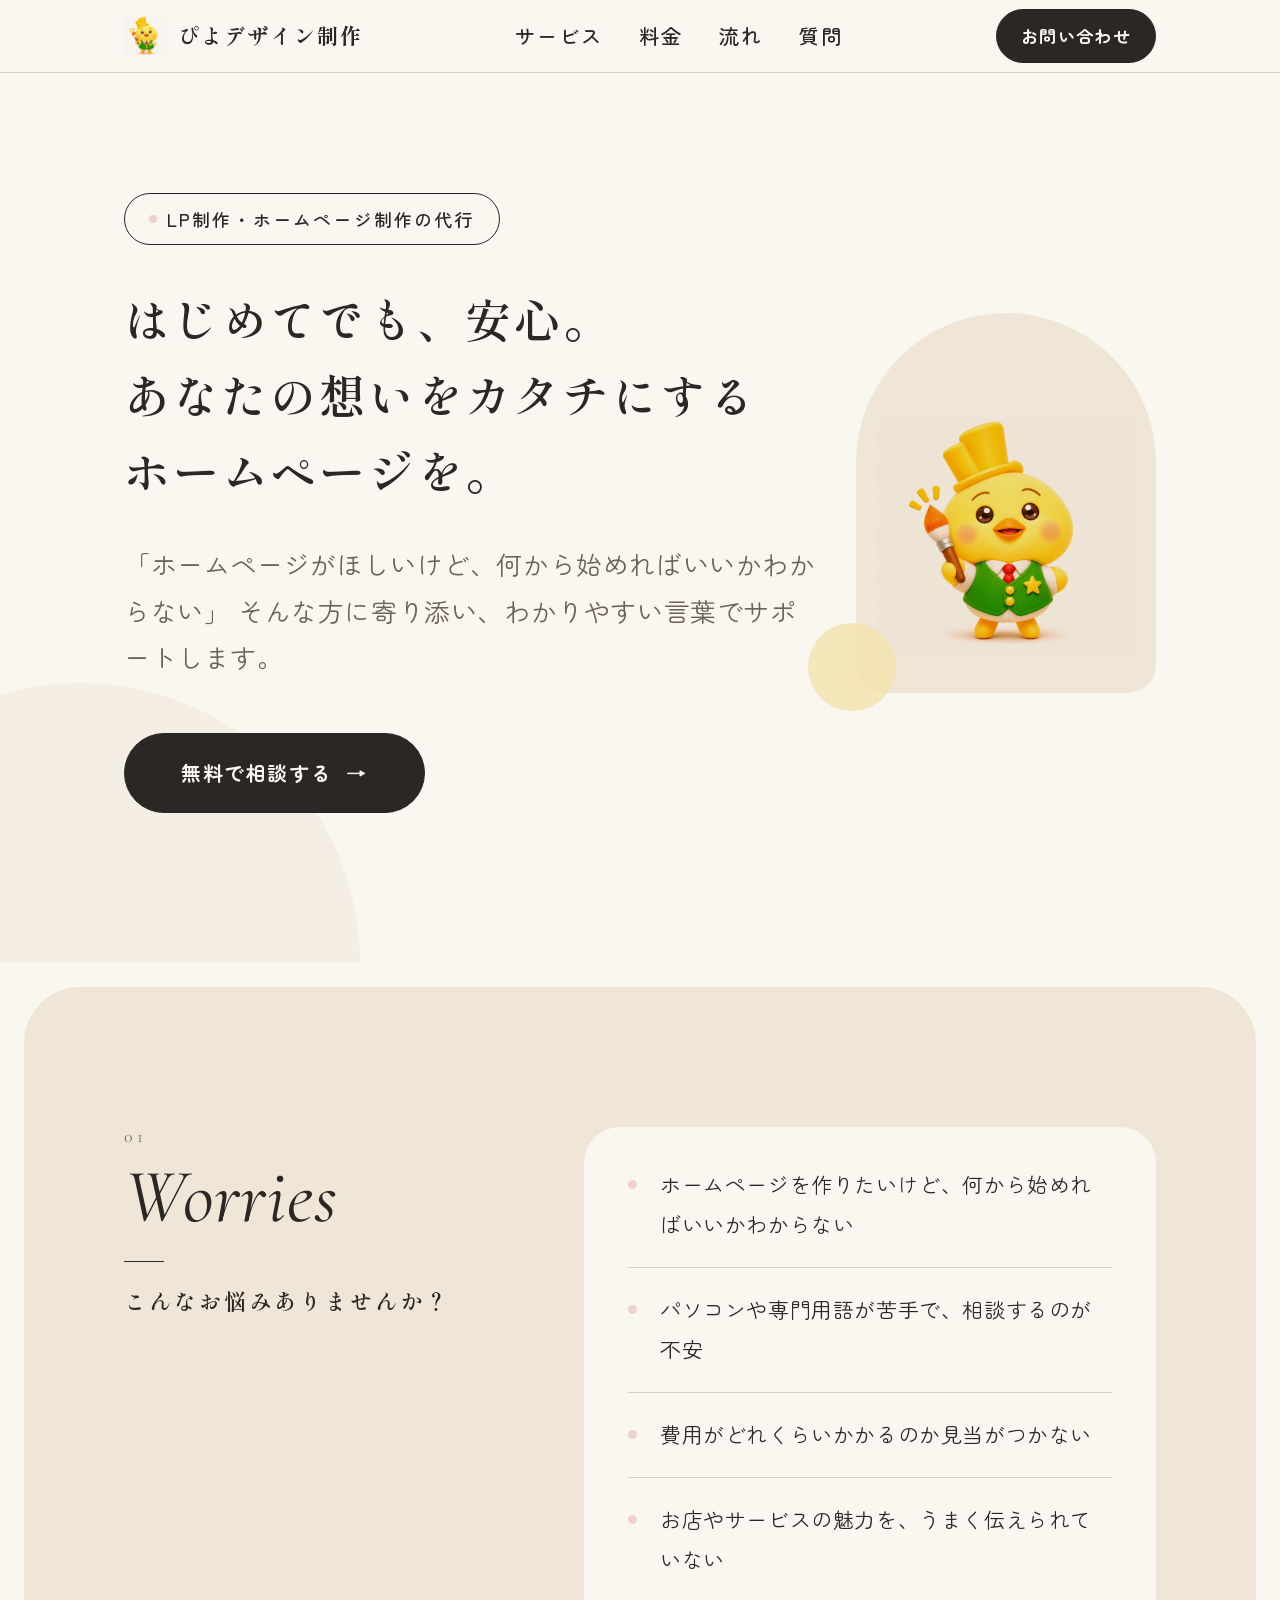
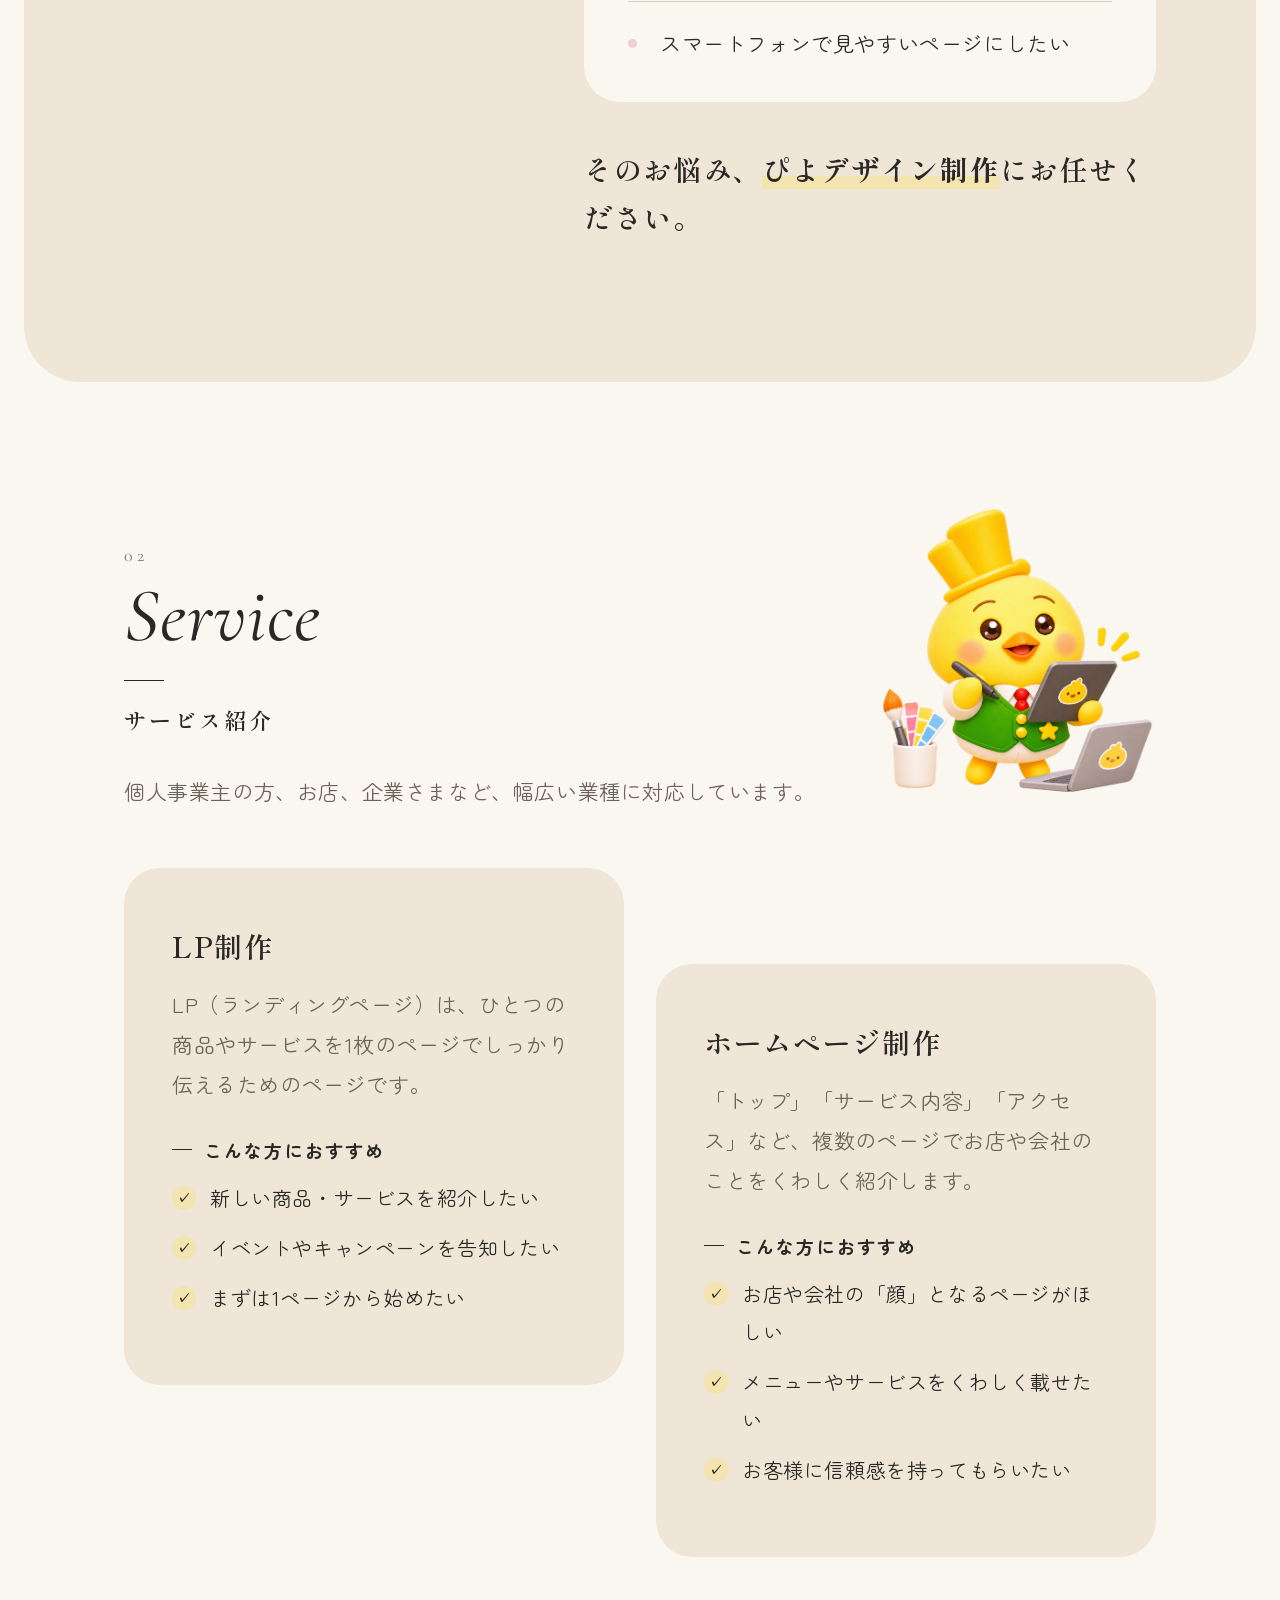
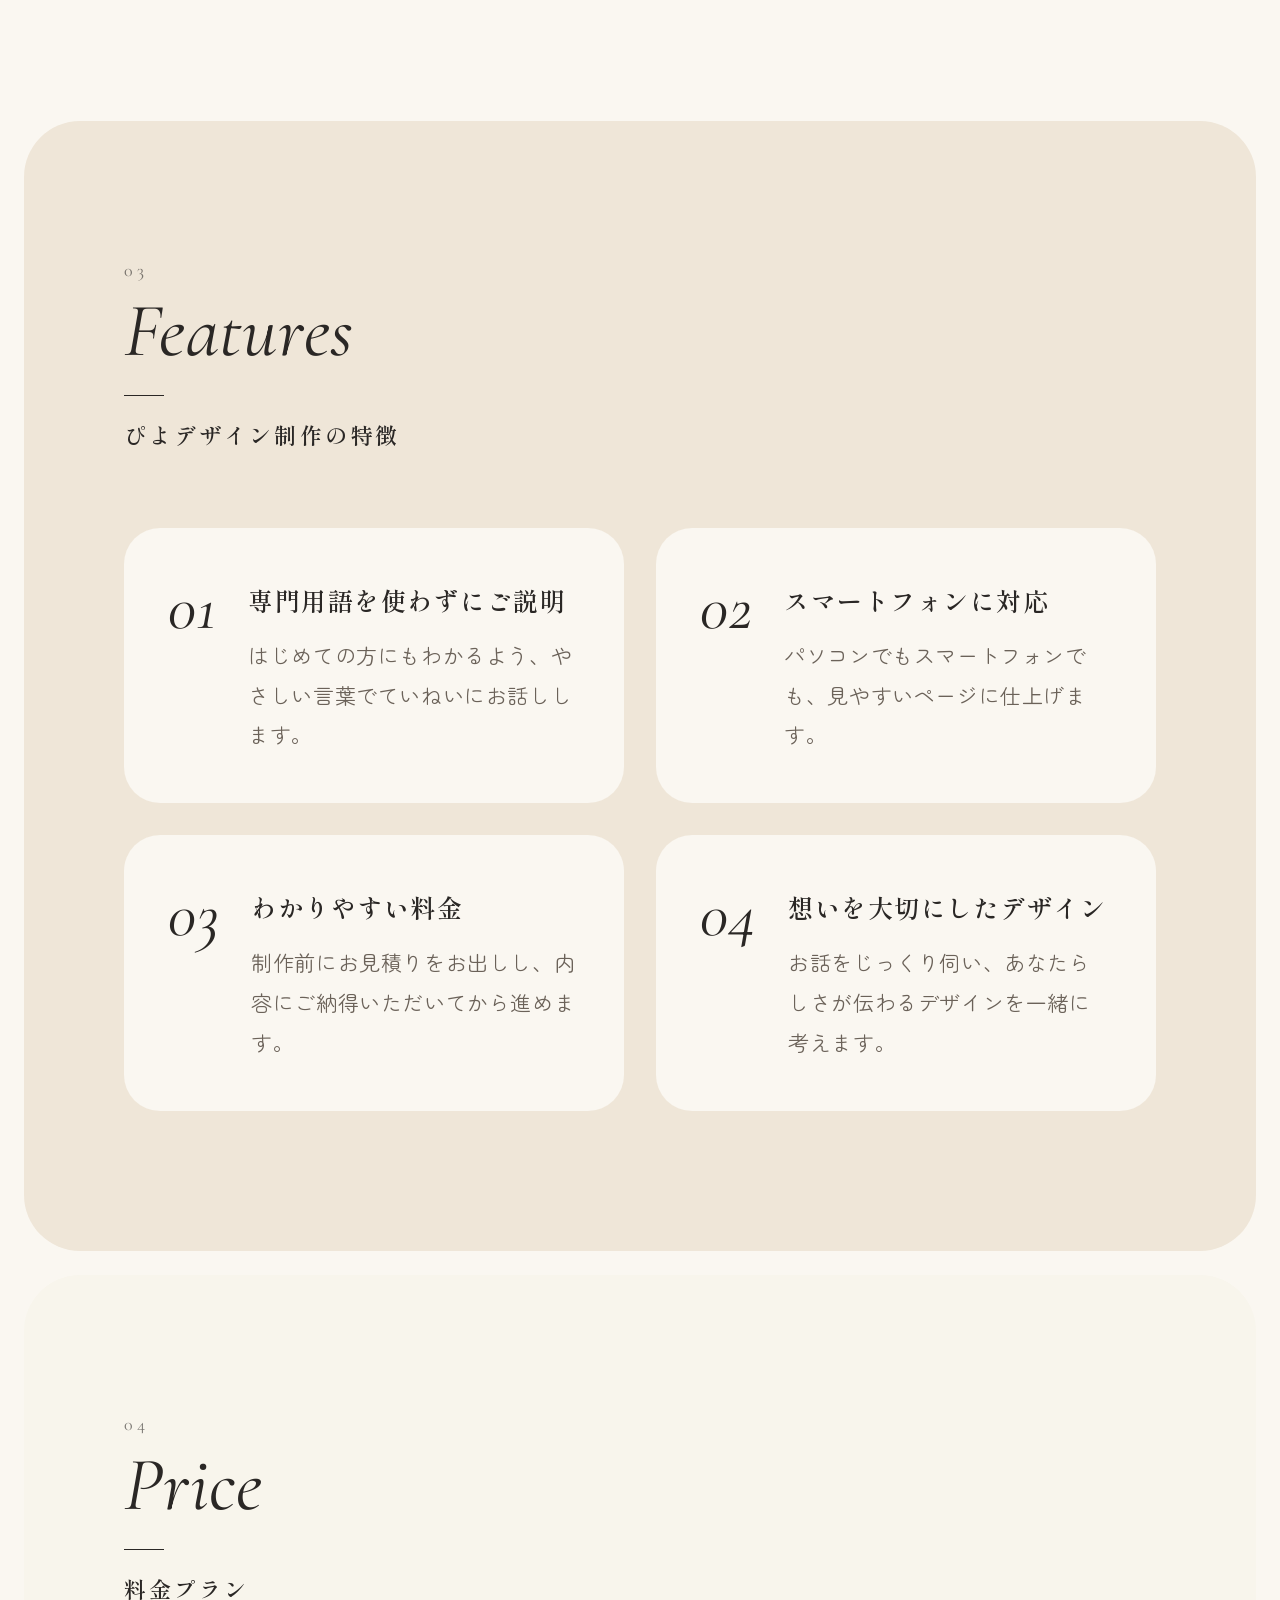
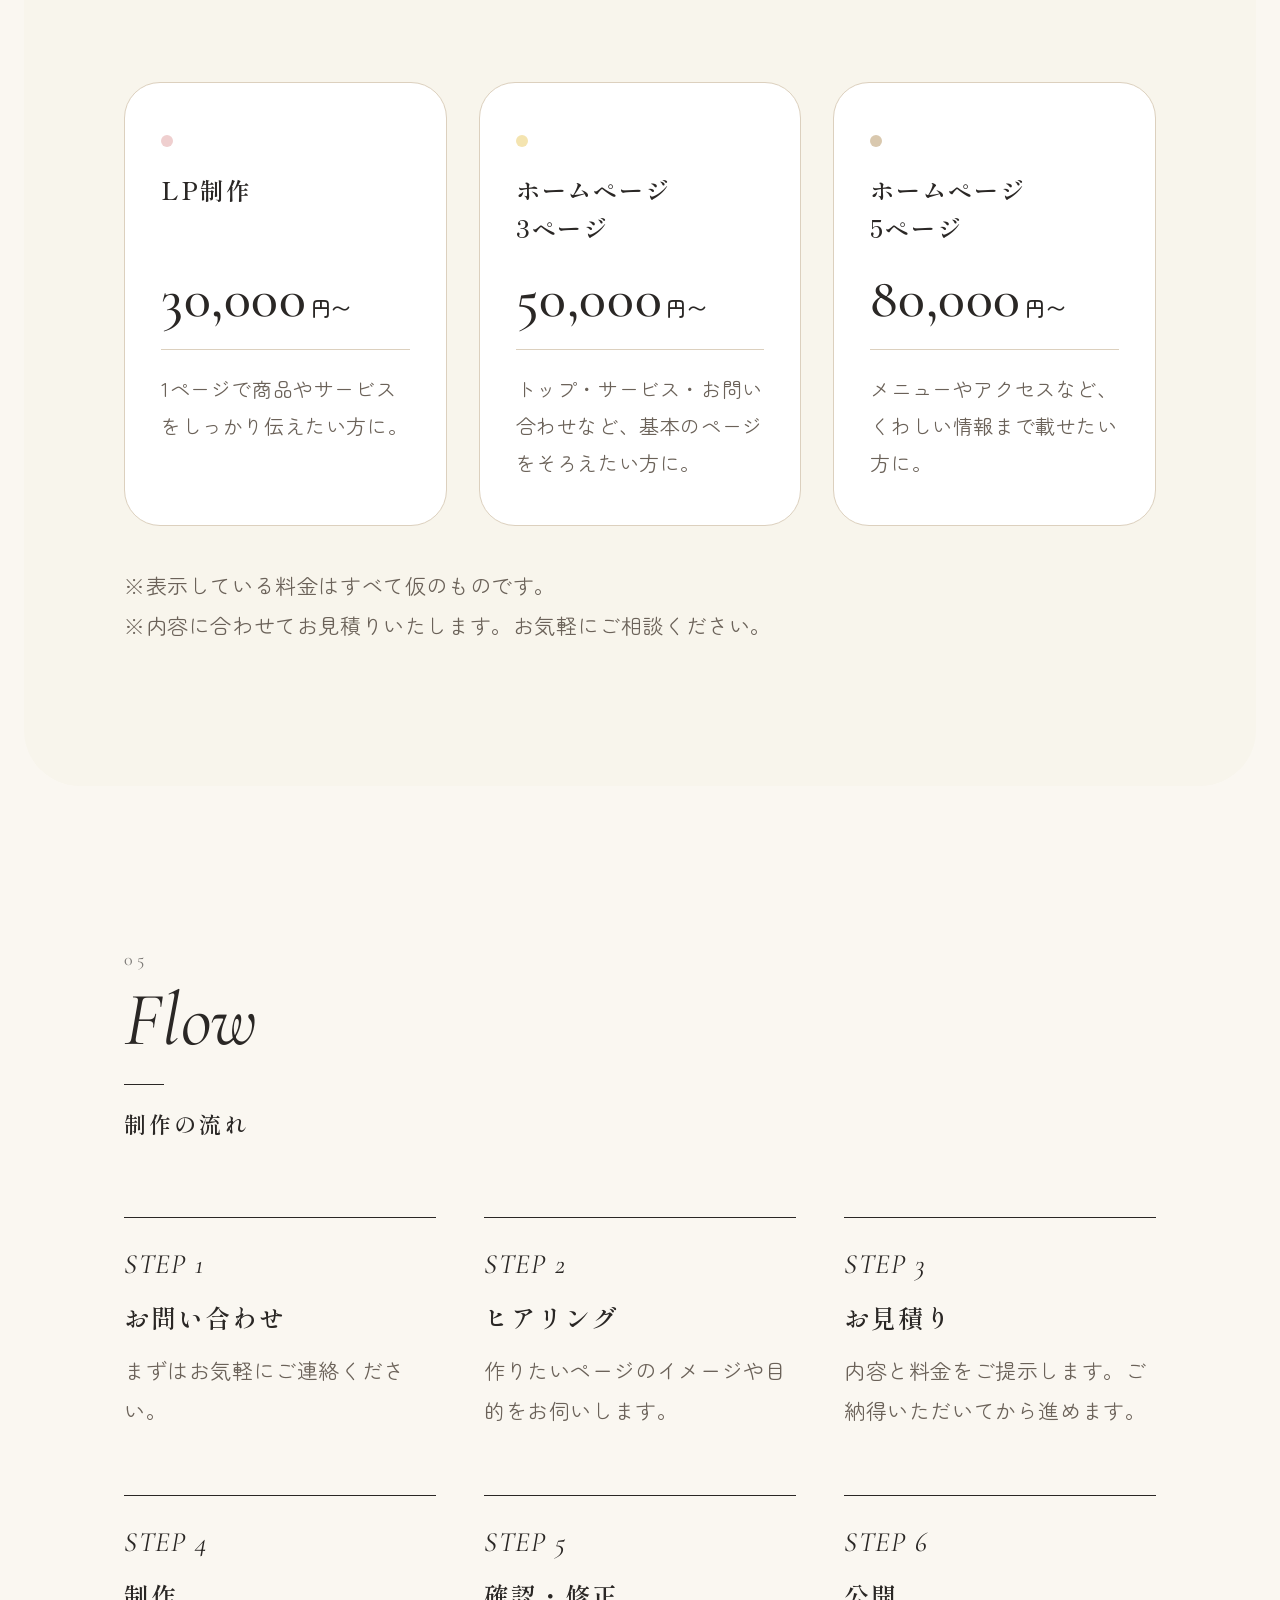
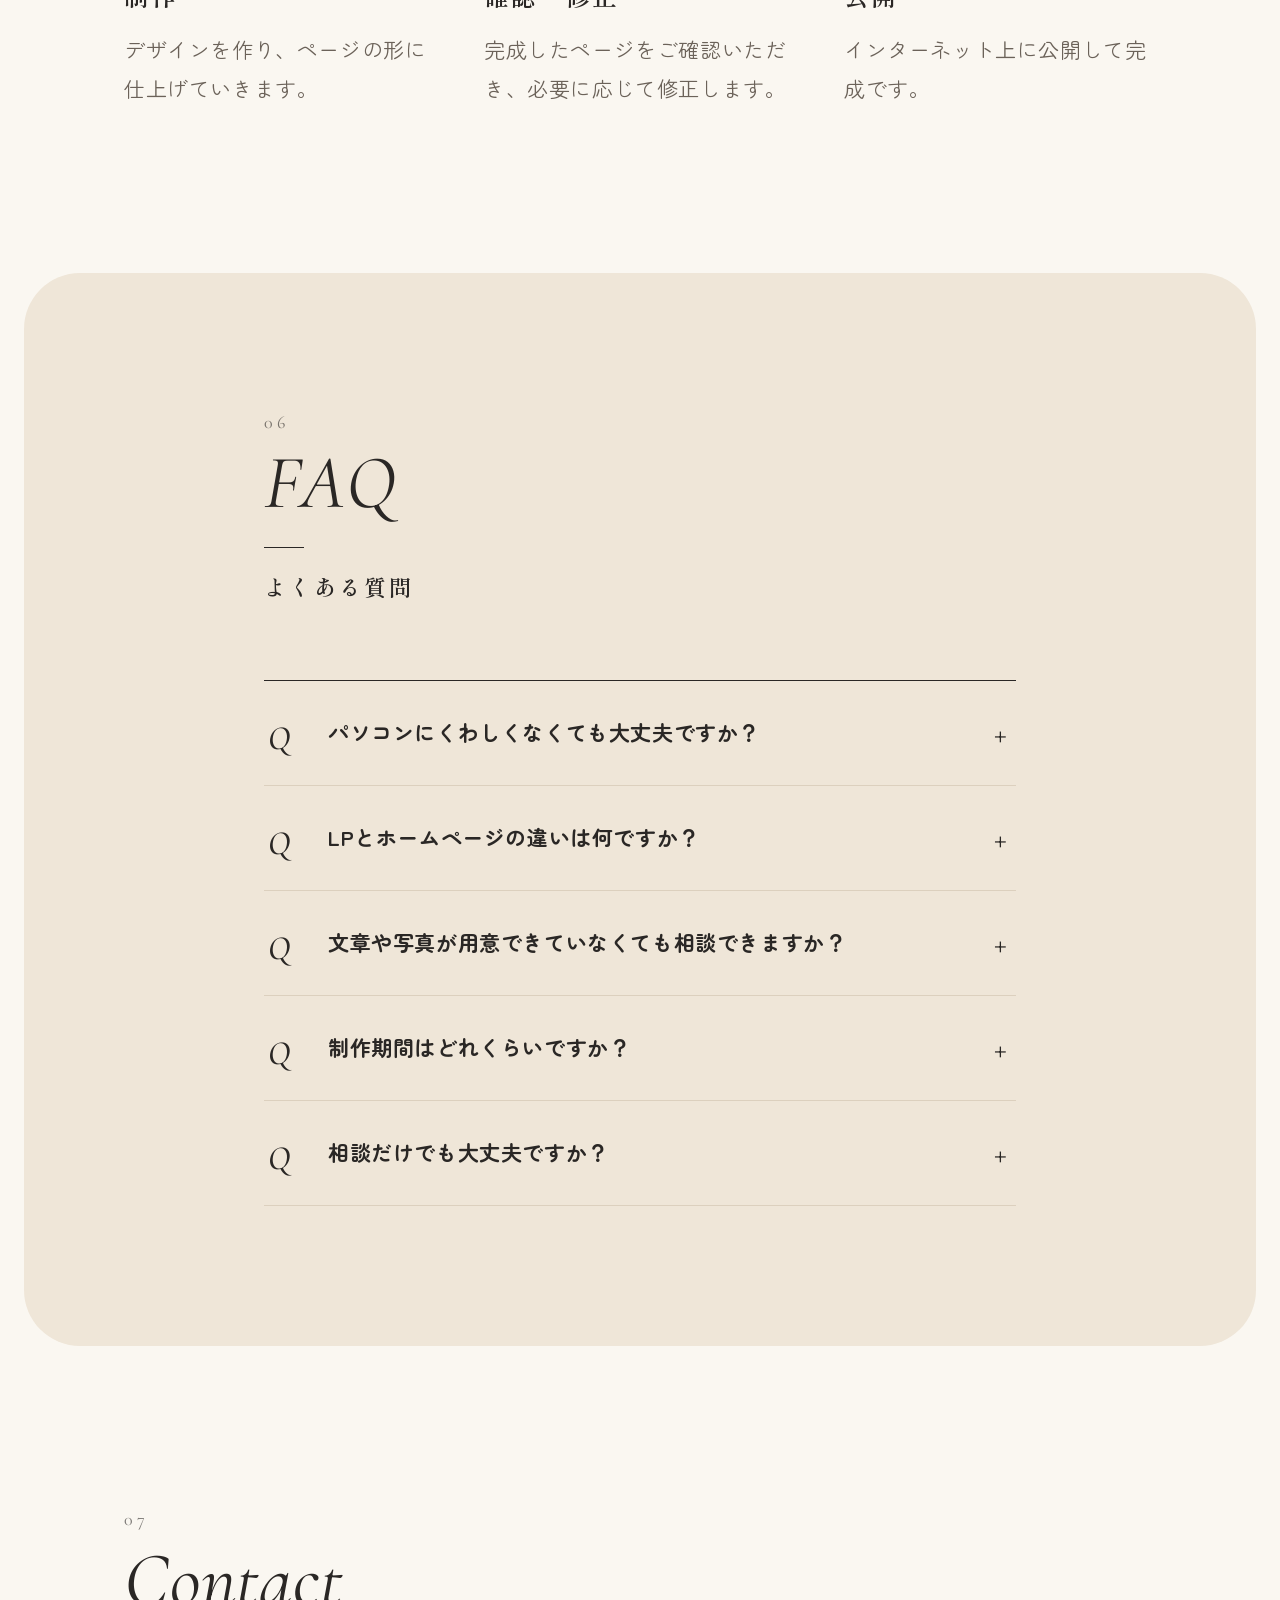
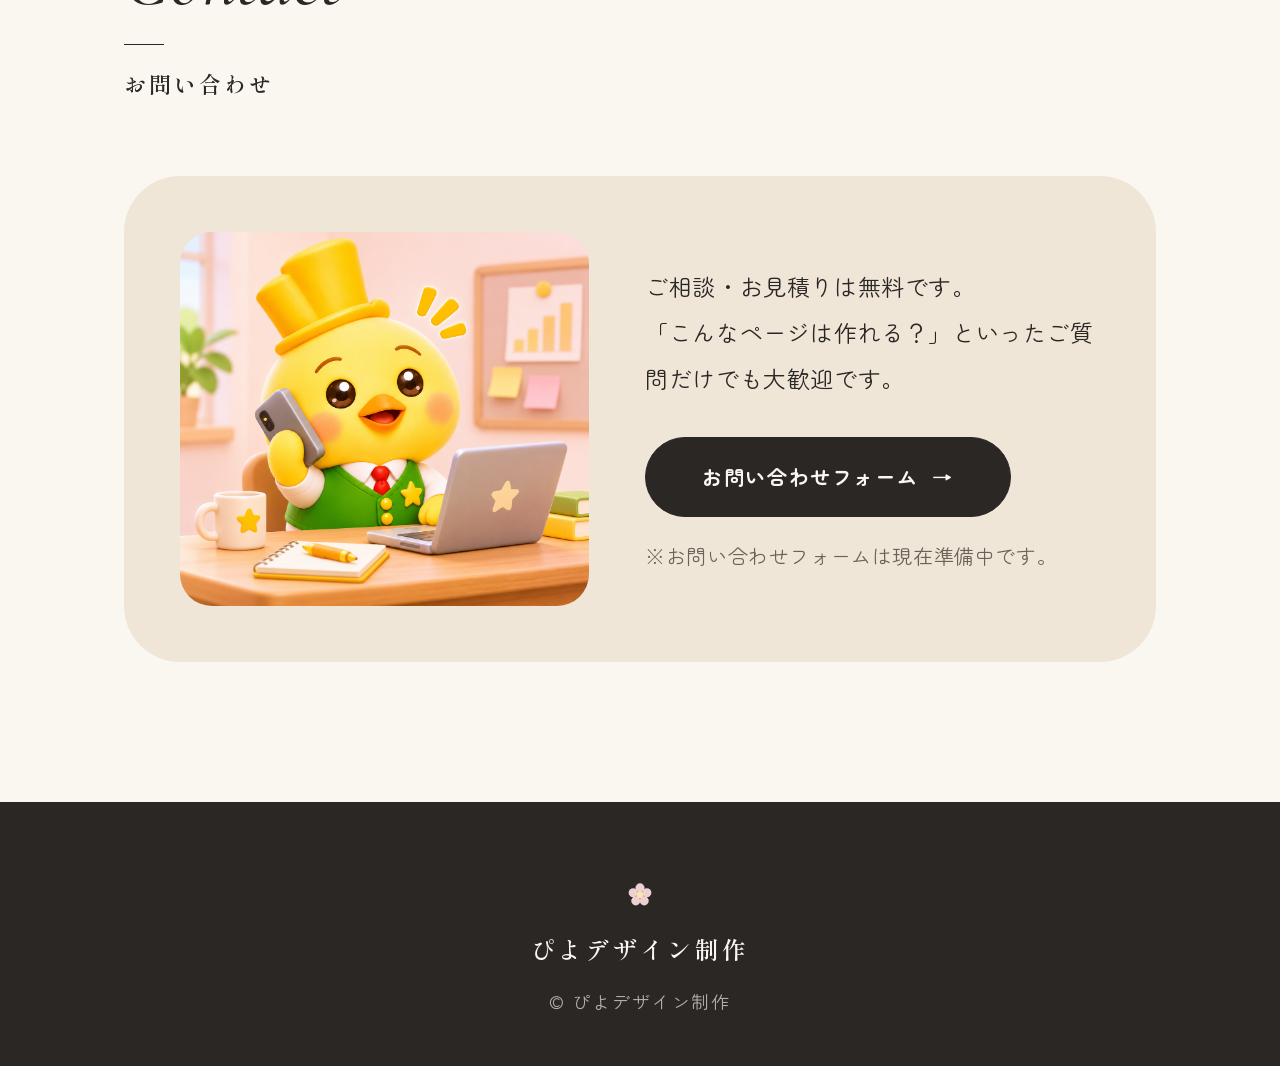
==== index.html @ 31c1b597 "ぴよデザイン制作のLPとお問い合わせページを追加 Co-Authored-By: Claude Opus 5.5 <noreply@anthropic.com>" ====
<!DOCTYPE html>
<html lang="ja">
<head>
  <meta charset="UTF-8">
  <meta name="viewport" content="width=device-width, initial-scale=1.0">
  <title>ぴよデザイン制作｜LP・ホームページ制作代行</title>
  <meta name="description" content="ぴよデザイン制作は、個人事業主・お店・企業さまのLP制作とホームページ制作を代行します。はじめての方にもやさしく、わかりやすくサポートします。">

  <!-- フォント（Google Fonts） -->
  <link rel="preconnect" href="https://fonts.googleapis.com">
  <link rel="preconnect" href="https://fonts.gstatic.com" crossorigin>
  <link href="https://fonts.googleapis.com/css2?family=Zen+Maru+Gothic:wght@400;500;700&display=swap" rel="stylesheet">

  <!-- 見た目のファイル -->
  <link rel="stylesheet" href="style.css">
</head>
<body>

  <!-- ===== ヘッダー ===== -->
  <header class="header">
    <div class="container header-inner">
      <a href="#top" class="logo">
        <!-- ひよこのロゴ（SVGで描いたイラスト） -->
        <svg class="logo-icon" viewBox="0 0 64 64" aria-hidden="true">
          <ellipse cx="32" cy="38" rx="22" ry="20" fill="#F6D776"/>
          <circle cx="32" cy="22" r="14" fill="#F6D776"/>
          <circle cx="27" cy="20" r="2.2" fill="#5B4A3F"/>
          <circle cx="37" cy="20" r="2.2" fill="#5B4A3F"/>
          <path d="M29 26 L35 26 L32 30 Z" fill="#E9A15B"/>
          <ellipse cx="22" cy="26" rx="3" ry="2" fill="#F3B6A0" opacity="0.7"/>
          <ellipse cx="42" cy="26" rx="3" ry="2" fill="#F3B6A0" opacity="0.7"/>
          <path d="M30 8 Q32 2 35 7" stroke="#E9C35B" stroke-width="2.5" fill="none" stroke-linecap="round"/>
        </svg>
        <span class="logo-text">ぴよデザイン制作</span>
      </a>
      <nav class="nav" aria-label="ページ内メニュー">
        <ul class="nav-list">
          <li><a href="#service">サービス</a></li>
          <li><a href="#price">料金</a></li>
          <li><a href="#flow">流れ</a></li>
          <li><a href="#faq">質問</a></li>
        </ul>
      </nav>
      <a href="contact.html" class="btn btn-small">お問い合わせ</a>
    </div>
  </header>

  <main id="top">

    <!-- ===== 1. メインビジュアル ===== -->
    <section class="hero">
      <div class="container hero-inner">
        <p class="hero-label">LP制作・ホームページ制作の代行</p>
        <h1 class="hero-title">
          はじめてでも、安心。<br>
          あなたの想いを<br class="sp-only">カタチにする<br>
          ホームページを。
        </h1>
        <p class="hero-text">
          「ホームページがほしいけど、何から始めればいいかわからない」<br class="pc-only">
          そんな方に寄り添い、わかりやすい言葉でサポートします。
        </p>
        <!-- お問い合わせフォームのページ（contact.html）を開きます。Gmailのリンクはフォームページの下にあります -->
        <a href="contact.html" class="btn btn-large">無料で相談する</a>
      </div>
    </section>

    <!-- ===== 2. お客様のお悩み ===== -->
    <section class="section worries" id="worries">
      <div class="container">
        <h2 class="section-title">
          <span class="section-title-en">Worries</span>
          こんなお悩みありませんか？
        </h2>
        <ul class="worries-list">
          <li>ホームページを作りたいけど、何から始めればいいかわからない</li>
          <li>パソコンや専門用語が苦手で、相談するのが不安</li>
          <li>費用がどれくらいかかるのか見当がつかない</li>
          <li>お店やサービスの魅力を、うまく伝えられていない</li>
          <li>スマートフォンで見やすいページにしたい</li>
        </ul>
        <p class="worries-answer">
          そのお悩み、<strong>ぴよデザイン制作</strong>にお任せください。
        </p>
      </div>
    </section>

    <!-- ===== 3. サービス紹介 ===== -->
    <section class="section service" id="service">
      <div class="container">
        <h2 class="section-title">
          <span class="section-title-en">Service</span>
          サービス紹介
        </h2>
        <p class="section-lead">
          個人事業主の方、お店、企業さまなど、幅広い業種に対応しています。
        </p>
        <div class="card-grid card-grid-2">
          <article class="card">
            <h3 class="card-title">LP制作</h3>
            <p class="card-text">
              LP（ランディングページ）は、ひとつの商品やサービスを1枚のページでしっかり伝えるためのページです。
            </p>
            <p class="card-sub">こんな方におすすめ</p>
            <ul class="check-list">
              <li>新しい商品・サービスを紹介したい</li>
              <li>イベントやキャンペーンを告知したい</li>
              <li>まずは1ページから始めたい</li>
            </ul>
          </article>
          <article class="card">
            <h3 class="card-title">ホームページ制作</h3>
            <p class="card-text">
              「トップ」「サービス内容」「アクセス」など、複数のページでお店や会社のことをくわしく紹介します。
            </p>
            <p class="card-sub">こんな方におすすめ</p>
            <ul class="check-list">
              <li>お店や会社の「顔」となるページがほしい</li>
              <li>メニューやサービスをくわしく載せたい</li>
              <li>お客様に信頼感を持ってもらいたい</li>
            </ul>
          </article>
        </div>
      </div>
    </section>

    <!-- ===== 4. 特徴 ===== -->
    <section class="section features" id="features">
      <div class="container">
        <h2 class="section-title">
          <span class="section-title-en">Features</span>
          ぴよデザイン制作の特徴
        </h2>
        <div class="card-grid card-grid-4">
          <article class="card feature">
            <p class="feature-num">01</p>
            <h3 class="card-title">専門用語を使わずにご説明</h3>
            <p class="card-text">はじめての方にもわかるよう、やさしい言葉でていねいにお話しします。</p>
          </article>
          <article class="card feature">
            <p class="feature-num">02</p>
            <h3 class="card-title">スマートフォンに対応</h3>
            <p class="card-text">パソコンでもスマートフォンでも、見やすいページに仕上げます。</p>
          </article>
          <article class="card feature">
            <p class="feature-num">03</p>
            <h3 class="card-title">わかりやすい料金</h3>
            <p class="card-text">制作前にお見積りをお出しし、内容にご納得いただいてから進めます。</p>
          </article>
          <article class="card feature">
            <p class="feature-num">04</p>
            <h3 class="card-title">想いを大切にしたデザイン</h3>
            <p class="card-text">お話をじっくり伺い、あなたらしさが伝わるデザインを一緒に考えます。</p>
          </article>
        </div>
      </div>
    </section>

    <!-- ===== 5. 料金プラン ===== -->
    <section class="section price" id="price">
      <div class="container">
        <h2 class="section-title">
          <span class="section-title-en">Price</span>
          料金プラン
        </h2>
        <div class="card-grid card-grid-3">
          <article class="card price-card">
            <h3 class="price-name">LP制作</h3>
            <p class="price-amount">30,000<span>円〜</span></p>
            <p class="card-text">1ページで商品やサービスをしっかり伝えたい方に。</p>
          </article>
          <article class="card price-card">
            <h3 class="price-name">ホームページ<br>3ページ</h3>
            <p class="price-amount">50,000<span>円〜</span></p>
            <p class="card-text">トップ・サービス・お問い合わせなど、基本のページをそろえたい方に。</p>
          </article>
          <article class="card price-card">
            <h3 class="price-name">ホームページ<br>5ページ</h3>
            <p class="price-amount">80,000<span>円〜</span></p>
            <p class="card-text">メニューやアクセスなど、くわしい情報まで載せたい方に。</p>
          </article>
        </div>
        <p class="price-note">
          ※表示している料金はすべて仮のものです。<br>
          ※内容に合わせてお見積りいたします。お気軽にご相談ください。
        </p>
      </div>
    </section>

    <!-- ===== 6. 制作の流れ ===== -->
    <section class="section flow" id="flow">
      <div class="container">
        <h2 class="section-title">
          <span class="section-title-en">Flow</span>
          制作の流れ
        </h2>
        <ol class="flow-list">
          <li class="flow-item">
            <span class="flow-step">STEP 1</span>
            <h3 class="flow-title">お問い合わせ</h3>
            <p class="flow-text">まずはお気軽にご連絡ください。</p>
          </li>
          <li class="flow-item">
            <span class="flow-step">STEP 2</span>
            <h3 class="flow-title">ヒアリング</h3>
            <p class="flow-text">作りたいページのイメージや目的をお伺いします。</p>
          </li>
          <li class="flow-item">
            <span class="flow-step">STEP 3</span>
            <h3 class="flow-title">お見積り</h3>
            <p class="flow-text">内容と料金をご提示します。ご納得いただいてから進めます。</p>
          </li>
          <li class="flow-item">
            <span class="flow-step">STEP 4</span>
            <h3 class="flow-title">制作</h3>
            <p class="flow-text">デザインを作り、ページの形に仕上げていきます。</p>
          </li>
          <li class="flow-item">
            <span class="flow-step">STEP 5</span>
            <h3 class="flow-title">確認・修正</h3>
            <p class="flow-text">完成したページをご確認いただき、必要に応じて修正します。</p>
          </li>
          <li class="flow-item">
            <span class="flow-step">STEP 6</span>
            <h3 class="flow-title">公開</h3>
            <p class="flow-text">インターネット上に公開して完成です。</p>
          </li>
        </ol>
      </div>
    </section>

    <!-- ===== 7. よくある質問 ===== -->
    <section class="section faq" id="faq">
      <div class="container container-narrow">
        <h2 class="section-title">
          <span class="section-title-en">FAQ</span>
          よくある質問
        </h2>
        <div class="faq-list">
          <details class="faq-item">
            <summary class="faq-question">パソコンにくわしくなくても大丈夫ですか？</summary>
            <p class="faq-answer">はい、大丈夫です。専門用語はできるだけ使わず、ひとつずつていねいにご説明します。</p>
          </details>
          <details class="faq-item">
            <summary class="faq-question">LPとホームページの違いは何ですか？</summary>
            <p class="faq-answer">LPは1枚のページでひとつの内容を伝えるもの、ホームページは複数のページでお店や会社のことを幅広く紹介するものです。どちらが合うかわからない場合も、ご相談いただければ一緒に考えます。</p>
          </details>
          <details class="faq-item">
            <summary class="faq-question">文章や写真が用意できていなくても相談できますか？</summary>
            <p class="faq-answer">はい、ご相談いただけます。どんな内容を載せるとよいか、ヒアリングしながら一緒に整理していきます。</p>
          </details>
          <details class="faq-item">
            <summary class="faq-question">制作期間はどれくらいですか？</summary>
            <p class="faq-answer">ページ数や内容によって変わります。ヒアリングの際に、おおよその目安をお伝えします。</p>
          </details>
          <details class="faq-item">
            <summary class="faq-question">相談だけでも大丈夫ですか？</summary>
            <p class="faq-answer">もちろんです。「まだ作るか決めていない」という段階でも、お気軽にご相談ください。</p>
          </details>
        </div>
      </div>
    </section>

    <!-- ===== 8. お問い合わせ ===== -->
    <section class="section contact" id="contact">
      <div class="container container-narrow">
        <h2 class="section-title">
          <span class="section-title-en">Contact</span>
          お問い合わせ
        </h2>
        <div class="contact-box">
          <p class="contact-text">
            ご相談・お見積りは無料です。<br>
            「こんなページは作れる？」といったご質問だけでも大歓迎です。
          </p>
          <!-- お問い合わせフォームのページ（contact.html）を開きます -->
          <a href="contact.html" class="btn btn-large">お問い合わせフォーム</a>
          <p class="contact-note">※お問い合わせフォームは現在準備中です。</p>
        </div>
      </div>
    </section>

  </main>

  <!-- ===== フッター ===== -->
  <footer class="footer">
    <div class="container">
      <p class="footer-logo">ぴよデザイン制作</p>
      <p class="footer-copy"><small>&copy; ぴよデザイン制作</small></p>
    </div>
  </footer>

</body>
</html>
---- style.css ----
/* =========================================
   ぴよデザイン制作 LP スタイル（大人かわいい × 高級感 版）
   以前のデザインは次のフォルダに保存しています
   ・最初のデザイン      ../piyo-design-lp-backup-20261114/
   ・お花とひよこ版      ../piyo-design-lp-backup-20261114-pastel/
   ========================================= */

/* 見出し用のフォント（英字：Cormorant Garamond／日本語：Shippori Mincho） */
@import url("https://fonts.googleapis.com/css2?family=Cormorant+Garamond:ital,wght@0,400;0,500;1,400;1,500&family=Shippori+Mincho:wght@500;600;700&display=swap");

/* ----- 色やサイズの設定（ここを変えると全体が変わります） ----- */
:root {
  --color-ivory: #FAF7F1;       /* ベース：アイボリー */
  --color-beige: #EFE6D8;       /* ベース：ベージュ */
  --color-line: #DCD0BE;        /* 細い線 */
  --color-charcoal: #2A2725;    /* メリハリ：チャコール */
  --color-charcoal-hover: #46413D;
  --color-text: #2A2725;        /* 文字 */
  --color-text-sub: #6B6259;    /* 補足の文字 */
  --color-pink: #EFCFCF;        /* アクセント：淡いピンク（控えめに） */
  --color-pink-deep: #B98785;   /* 「A」の文字など */
  --color-cream: #F4E4B0;       /* アクセント：クリームイエロー（控えめに） */

  --radius-panel: 56px;         /* 大きな背景パネルの角丸 */
  --radius: 36px;               /* カードの角丸 */

  --font-body: "Zen Maru Gothic", "Hiragino Maru Gothic ProN", "Meiryo", sans-serif;
  --font-mincho: "Shippori Mincho", "Hiragino Mincho ProN", "Yu Mincho", serif;
  --font-en: "Cormorant Garamond", "Times New Roman", serif;

  /* ----- 飾りのイラスト（SVG） ----- */
  /* お花を持ったひよこ */
  --svg-chick-flower: url("data:image/svg+xml,<svg xmlns='http://www.w3.org/2000/svg' viewBox='0 0 160 160'><ellipse cx='80' cy='152' rx='46' ry='6' fill='%23E2D5C0'/><path d='M66 144 v9 M90 144 v9' stroke='%23EDA25F' stroke-width='4' stroke-linecap='round'/><ellipse cx='78' cy='104' rx='50' ry='44' fill='%23F8DE7E'/><circle cx='78' cy='64' r='34' fill='%23F8DE7E'/><path d='M74 31 Q77 18 85 27' stroke='%23EFC94F' stroke-width='4' fill='none' stroke-linecap='round'/><circle cx='66' cy='60' r='4' fill='%232A2725'/><circle cx='90' cy='60' r='4' fill='%232A2725'/><circle cx='67.3' cy='58.6' r='1.3' fill='%23FFFFFF'/><circle cx='91.3' cy='58.6' r='1.3' fill='%23FFFFFF'/><path d='M72 70 L84 70 L78 78 Z' fill='%23EDA25F'/><ellipse cx='55' cy='72' rx='7' ry='4.5' fill='%23F5B5BD' opacity='.8'/><ellipse cx='101' cy='72' rx='7' ry='4.5' fill='%23F5B5BD' opacity='.8'/><path d='M116 106 Q124 80 132 52' stroke='%2399AE8C' stroke-width='3' fill='none' stroke-linecap='round'/><ellipse cx='131' cy='82' rx='9' ry='4.5' transform='rotate(-40 131 82)' fill='%23B5C7A6'/><g fill='%23F2C6C9'><circle cx='132' cy='38' r='8'/><circle cx='144.4' cy='47' r='8'/><circle cx='139.6' cy='61.5' r='8'/><circle cx='124.4' cy='61.5' r='8'/><circle cx='119.6' cy='47' r='8'/></g><circle cx='132' cy='51' r='6.5' fill='%23F6DC85'/><ellipse cx='114' cy='104' rx='12' ry='18' transform='rotate(-30 114 104)' fill='%23F2CC5E'/></svg>");
  /* ひょっこり顔を出すひよこ */
  --svg-chick-peek: url("data:image/svg+xml,<svg xmlns='http://www.w3.org/2000/svg' viewBox='0 0 90 56'><circle cx='45' cy='58' r='34' fill='%23F8DE7E'/><path d='M41 25 Q44 13 51 22' stroke='%23EFC94F' stroke-width='3.5' fill='none' stroke-linecap='round'/><circle cx='35' cy='40' r='3.2' fill='%232A2725'/><circle cx='55' cy='40' r='3.2' fill='%232A2725'/><circle cx='36' cy='39' r='1' fill='%23FFFFFF'/><circle cx='56' cy='39' r='1' fill='%23FFFFFF'/><path d='M40 46 L50 46 L45 52 Z' fill='%23EDA25F'/><ellipse cx='25' cy='48' rx='5.5' ry='3.5' fill='%23F5B5BD' opacity='.8'/><ellipse cx='65' cy='48' rx='5.5' ry='3.5' fill='%23F5B5BD' opacity='.8'/><ellipse cx='15' cy='53' rx='9' ry='5' fill='%23F2CC5E'/><ellipse cx='75' cy='53' rx='9' ry='5' fill='%23F2CC5E'/></svg>");
  /* 小さなお花（淡いピンク） */
  --svg-flower: url("data:image/svg+xml,<svg xmlns='http://www.w3.org/2000/svg' viewBox='0 0 40 40'><g fill='%23EFCFCF'><circle cx='20' cy='9' r='7'/><circle cx='30.5' cy='16.6' r='7'/><circle cx='26.5' cy='29' r='7'/><circle cx='13.5' cy='29' r='7'/><circle cx='9.5' cy='16.6' r='7'/></g><circle cx='20' cy='20' r='5.5' fill='%23F4E4B0'/></svg>");
}

/* ----- 基本の設定 ----- */
*,
*::before,
*::after {
  box-sizing: border-box;
}

html {
  scroll-behavior: smooth;    /* メニューを押したときにゆっくり移動 */
  scroll-padding-top: 80px;   /* ヘッダーに見出しが隠れないように */
}

body {
  margin: 0;
  font-family: var(--font-body);
  font-size: 16px;
  line-height: 2;
  letter-spacing: 0.03em;
  color: var(--color-text);
  background-color: var(--color-ivory);
}

h1, h2, h3, p, ul, ol {
  margin: 0;
}

ul, ol {
  padding: 0;
  list-style: none;
}

a {
  color: inherit;
  text-decoration: none;
}

.container {
  width: 100%;
  max-width: 1080px;
  margin: 0 auto;
  padding: 0 24px;
}

.container-narrow {
  max-width: 800px;
}

/* 画面幅で改行を出し分ける */
.sp-only { display: none; }

/* ----- ボタン ----- */
.btn {
  display: inline-block;
  font-family: var(--font-body);
  font-weight: 700;
  letter-spacing: 0.08em;
  color: var(--color-ivory);
  background-color: var(--color-charcoal);
  border: 1px solid var(--color-charcoal);
  border-radius: 999px;
  cursor: pointer;
  transition: background-color 0.25s, transform 0.25s;
}

.btn:hover {
  background-color: var(--color-charcoal-hover);
  transform: translateY(-2px);
}

.btn-small {
  padding: 8px 22px;
  font-size: 13px;
}

.btn-large {
  padding: 20px 56px;
  font-size: 17px;
}

/* 大きいボタンの右に「→」 */
.btn-large:not(:disabled)::after {
  content: "→";
  display: inline-block;
  margin-left: 14px;
  transition: transform 0.25s;
}

.btn-large:not(:disabled):hover::after {
  transform: translateX(4px);
}

/* 準備中のボタン（押せない状態） */
.btn:disabled {
  color: var(--color-text-sub);
  background-color: transparent;
  border-color: var(--color-line);
  cursor: not-allowed;
  transform: none;
}

/* ----- ヘッダー ----- */
.header {
  position: sticky;
  top: 0;
  z-index: 10;
  background-color: rgba(250, 247, 241, 0.92);
  border-bottom: 1px solid var(--color-line);
}

.header-inner {
  display: flex;
  align-items: center;
  justify-content: space-between;
  gap: 16px;
  height: 72px;
}

.logo {
  display: flex;
  align-items: center;
  gap: 10px;
}

.logo-icon {
  width: 38px;
  height: 38px;
}

/* ロゴのひよこを piyo-hero.png に変更（元のイラストは非表示） */
.logo .logo-icon {
  display: none;
}

.logo::before {
  content: "";
  flex-shrink: 0;
  width: 44px;
  height: 44px;
  background: url("piyo-hero.png") center / contain no-repeat;
  mix-blend-mode: multiply;   /* 画像の白い背景をヘッダーの色になじませる */
}

.logo-text {
  font-family: var(--font-mincho);
  font-size: 19px;
  font-weight: 700;
  letter-spacing: 0.1em;
}

.nav-list {
  display: flex;
  gap: 36px;
}

.nav-list a {
  font-size: 14px;
  font-weight: 500;
  letter-spacing: 0.1em;
  transition: opacity 0.2s;
}

.nav-list a:hover {
  opacity: 0.6;
}

/* ----- 1. メインビジュアル ----- */
.hero {
  position: relative;
  overflow: hidden;
  padding: 120px 0 150px;
  background-color: var(--color-ivory);
}

/* 左下の大きなベージュの丸 */
.hero::before {
  content: "";
  position: absolute;
  left: -200px;
  bottom: -280px;
  width: 560px;
  height: 560px;
  border-radius: 50%;
  background-color: var(--color-beige);
  opacity: 0.5;
}

.hero-inner {
  position: relative;
  z-index: 1;
  display: flex;
  flex-direction: column;
  justify-content: center;
  align-items: flex-start;
  min-height: 400px;
  padding-right: 360px;       /* 右側のアーチの分をあける */
}

/* 右側のアーチ型と、ぴよちゃんの画像（piyo-hero.png） */
.hero-inner::before {
  content: "";
  position: absolute;
  top: 50%;
  right: 24px;
  width: 300px;
  height: 380px;
  transform: translateY(-50%);
  border-radius: 150px 150px 28px 28px;
  background: url("piyo-hero.png") 50% 72% / 86% auto no-repeat var(--color-beige);
  background-blend-mode: multiply;  /* 画像の白い背景をベージュになじませる */
}

/* アーチの左下に重なる、小さなクリームイエローの丸 */
.hero-inner::after {
  content: "";
  position: absolute;
  top: calc(50% + 120px);
  right: 284px;
  width: 88px;
  height: 88px;
  border-radius: 50%;
  background-color: var(--color-cream);
  opacity: 0.85;
}

.hero-label {
  display: inline-flex;
  align-items: center;
  gap: 10px;
  margin-bottom: 36px;
  padding: 6px 22px;
  font-size: 13px;
  font-weight: 500;
  letter-spacing: 0.12em;
  border: 1px solid var(--color-charcoal);
  border-radius: 999px;
}

/* ラベルの前の小さなピンクの点 */
.hero-label::before {
  content: "";
  width: 8px;
  height: 8px;
  border-radius: 50%;
  background-color: var(--color-pink);
}

.hero-title {
  margin-bottom: 32px;
  font-family: var(--font-mincho);
  font-size: clamp(32px, 4vw, 46px);
  font-weight: 600;
  line-height: 1.65;
  letter-spacing: 0.06em;
}

.hero-text {
  margin-bottom: 52px;
  color: var(--color-text-sub);
}

/* ----- セクション共通 ----- */
main {
  counter-reset: section;     /* セクション番号（01, 02 …）を数える準備 */
}

.section {
  padding: 140px 0;
  counter-increment: section;
}

/* 角の丸い大きなパネル（ベージュ／チャコール） */
.worries,
.features,
.price,
.faq {
  margin: 24px;
  border-radius: var(--radius-panel);
}

.worries,
.features,
.faq {
  background-color: var(--color-beige);
}

.price {
  color: var(--color-text);
  background-color: #F8F5EC;   /* 淡いアイボリー */
}

/* 見出し：英語を大きく、日本語を小さく */
.section-title {
  margin-bottom: 72px;
  font-family: var(--font-mincho);
  font-size: 18px;
  font-weight: 600;
  letter-spacing: 0.14em;
  text-align: left;
}

.section-title-en {
  display: block;
  font-family: var(--font-en);
  font-size: clamp(44px, 6vw, 76px);
  font-style: italic;
  font-weight: 400;
  line-height: 1;
  letter-spacing: 0.01em;
}

/* 英語の上の小さな番号（01, 02 …） */
.section-title-en::before {
  content: counter(section, decimal-leading-zero);
  display: block;
  margin-bottom: 14px;
  font-size: 15px;
  font-style: normal;
  letter-spacing: 0.2em;
  opacity: 0.6;
}

/* 英語と日本語の間の短い線 */
.section-title-en::after {
  content: "";
  display: block;
  width: 40px;
  height: 1px;
  margin: 26px 0 18px;
  background-color: currentColor;
}

.section-lead {
  margin: -40px 0 56px;
  color: var(--color-text-sub);
}

/* ----- カード共通 ----- */
.card-grid {
  display: grid;
  gap: 32px;
}

.card-grid-2 { grid-template-columns: repeat(2, 1fr); }
.card-grid-3 { grid-template-columns: repeat(3, 1fr); }
.card-grid-4 { grid-template-columns: repeat(2, 1fr); }

.card {
  padding: 48px 40px;
  background-color: var(--color-ivory);
  border-radius: var(--radius);
}

.card-title {
  margin-bottom: 16px;
  font-family: var(--font-mincho);
  font-size: 24px;
  font-weight: 600;
  line-height: 1.6;
  letter-spacing: 0.06em;
}

.card-text {
  color: var(--color-text-sub);
}

.card-sub {
  display: flex;
  align-items: center;
  gap: 12px;
  margin: 28px 0 12px;
  font-size: 13px;
  font-weight: 700;
  letter-spacing: 0.12em;
}

.card-sub::before {
  content: "";
  width: 20px;
  height: 1px;
  background-color: var(--color-charcoal);
}

/* チェックマーク付きのリスト */
.check-list li {
  position: relative;
  padding-left: 32px;
  margin-bottom: 8px;
}

.check-list li::before {
  content: "✓";
  position: absolute;
  left: 0;
  top: 6px;
  width: 20px;
  height: 20px;
  font-size: 11px;
  line-height: 20px;
  text-align: center;
  font-weight: 700;
  color: var(--color-charcoal);
  background-color: var(--color-cream);
  border-radius: 50%;
}

/* ----- 2. お悩み（左に見出し、右にリスト） ----- */
.worries .container {
  display: grid;
  grid-template-columns: 0.9fr 1.3fr;
  column-gap: 64px;
  align-items: start;
}

.worries .section-title {
  grid-row: 1 / span 2;
  margin-bottom: 0;
}

.worries-list {
  margin-bottom: 44px;
  padding: 16px 44px;
  background-color: var(--color-ivory);
  border-radius: var(--radius);
}

.worries-list li {
  position: relative;
  padding: 20px 0 20px 28px;
  border-bottom: 1px solid var(--color-line);
}

.worries-list li:last-child {
  border-bottom: none;
}

/* 小さなピンクの点 */
.worries-list li::before {
  content: "";
  position: absolute;
  left: 0;
  top: 33px;
  width: 9px;
  height: 9px;
  border-radius: 50%;
  background-color: var(--color-pink);
}

.worries-answer {
  font-family: var(--font-mincho);
  font-size: 24px;
  font-weight: 600;
  line-height: 1.7;
  letter-spacing: 0.06em;
}

.worries-answer strong {
  background: linear-gradient(transparent 68%, var(--color-cream) 68%);
}

/* ----- 3. サービス紹介（カードを上下にずらす） ----- */
.service .card-grid {
  align-items: start;
}

.service .card {
  padding: 56px 48px;
  background-color: var(--color-beige);
}

.service .card:nth-child(2) {
  margin-top: 96px;
}

/* 見出しの右側に、ぴよちゃんの画像（piyo-service.png） */
.service .container {
  position: relative;
}

.service .container::before {
  content: "";
  position: absolute;
  top: -40px;
  right: 24px;
  width: 280px;
  height: 295px;
  background: url("piyo-service.png") center / contain no-repeat;
}

.service .section-lead {
  max-width: calc(100% - 320px);   /* 画像と文章が重ならないように */
}

/* ----- 4. 特徴（大きな番号＋文章） ----- */
.feature {
  display: grid;
  grid-template-columns: auto 1fr;
  column-gap: 32px;
  align-items: start;
}

.feature-num {
  grid-row: 1 / span 2;
  font-family: var(--font-en);
  font-size: 64px;
  font-style: italic;
  font-weight: 400;
  line-height: 1;
}

.feature .card-title {
  margin-top: 4px;
  font-size: 21px;
}

/* ----- 5. 料金（チャコールの背景） ----- */
.price-card {
  position: relative;
  padding: 52px 36px 44px;
  color: var(--color-text);
  background-color: #FFFFFF;              /* 背景と区別するため白に */
  border: 1px solid var(--color-line);    /* 細いベージュの線 */
}

/* カード左上の小さな丸（ピンク／クリーム／ベージュ） */
.price-card::before {
  content: "";
  display: block;
  width: 12px;
  height: 12px;
  margin-bottom: 24px;
  border-radius: 50%;
  background-color: var(--color-pink);
}

.price-card:nth-child(2)::before { background-color: var(--color-cream); }
.price-card:nth-child(3)::before { background-color: #D9C8AE; }

.price-name {
  min-height: 3.2em;           /* 名前の行数が違ってもそろえる */
  margin-bottom: 20px;
  font-family: var(--font-mincho);
  font-size: 19px;
  font-weight: 600;
  line-height: 1.6;
  letter-spacing: 0.08em;
}

.price-amount {
  margin-bottom: 20px;
  padding-bottom: 20px;
  font-family: var(--font-en);
  font-size: 56px;
  font-weight: 500;
  line-height: 1.1;
  border-bottom: 1px solid var(--color-line);
}

.price-amount span {
  margin-left: 4px;
  font-family: var(--font-body);
  font-size: 15px;
  font-weight: 500;
}

.price-note {
  margin-top: 40px;
  font-size: 14px;
  color: var(--color-text-sub);
}

/* ----- 6. 制作の流れ（細い線と大きな番号） ----- */
.flow-list {
  display: grid;
  grid-template-columns: repeat(3, 1fr);
  column-gap: 48px;
  row-gap: 64px;
}

.flow-item {
  padding-top: 28px;
  border-top: 1px solid var(--color-charcoal);
}

.flow-step {
  display: block;
  margin-bottom: 14px;
  font-family: var(--font-en);
  font-size: 24px;
  font-style: italic;
  letter-spacing: 0.06em;
  line-height: 1;
}

.flow-title {
  margin-bottom: 10px;
  font-family: var(--font-mincho);
  font-size: 21px;
  font-weight: 600;
  letter-spacing: 0.08em;
}

.flow-text {
  font-size: 15px;
  color: var(--color-text-sub);
}

/* ----- 7. よくある質問（細い区切り線） ----- */
.faq-list {
  border-top: 1px solid var(--color-charcoal);
}

.faq-item {
  border-bottom: 1px solid var(--color-line);
}

.faq-question {
  position: relative;
  padding: 30px 52px 30px 56px;
  font-weight: 700;
  cursor: pointer;
  list-style: none;          /* 標準の三角マークを消す */
}

.faq-question::-webkit-details-marker {
  display: none;
}

/* 「Q」の印 */
.faq-question::before {
  content: "Q";
  position: absolute;
  left: 4px;
  top: 22px;
  font-family: var(--font-en);
  font-size: 30px;
  font-style: italic;
  font-weight: 500;
}

/* 右側の「＋」「－」 */
.faq-question::after {
  content: "+";
  position: absolute;
  right: 8px;
  top: 50%;
  transform: translateY(-50%);
  font-family: var(--font-en);
  font-size: 32px;
  font-weight: 400;
}

.faq-item[open] .faq-question::after {
  content: "−";
}

.faq-answer {
  position: relative;
  padding: 0 52px 32px 56px;
  color: var(--color-text-sub);
}

/* 「A」の印 */
.faq-answer::before {
  content: "A";
  position: absolute;
  left: 4px;
  top: -8px;
  font-family: var(--font-en);
  font-size: 30px;
  font-style: italic;
  font-weight: 500;
  color: var(--color-pink-deep);
}

/* ----- 8. お問い合わせ ----- */
/* お問い合わせは、画像と文章を並べるため少し広めに */
.contact .container-narrow {
  max-width: 1080px;
}

/* 左に画像、右に文章とボタン */
.contact-box {
  display: grid;
  grid-template-columns: 0.9fr 1fr;
  grid-template-rows: 1fr auto auto auto 1fr;
  column-gap: 56px;
  padding: 56px;
  background-color: var(--color-beige);
  border-radius: var(--radius-panel);
}

/* ぴよちゃんの画像（piyo-contact.png） */
.contact-box::before {
  content: "";
  grid-column: 1;
  grid-row: 1 / -1;
  width: 100%;
  aspect-ratio: 1312 / 1199;
  background: url("piyo-contact.png") center / cover no-repeat;
  border-radius: 32px;
}

.contact-box > * {
  grid-column: 2;
}

.contact-text { grid-row: 2; }
.contact-box .btn { grid-row: 3; justify-self: start; }
.contact-note { grid-row: 4; }

.contact-text {
  margin-bottom: 36px;
  font-size: 17px;
  line-height: 2.1;
}

.contact-note {
  margin-top: 20px;
  font-size: 14px;
  color: var(--color-text-sub);
}

/* ----- フッター ----- */
.footer {
  padding: 80px 0 48px;
  text-align: center;
  color: var(--color-ivory);
  background-color: var(--color-charcoal);
}

/* 小さなお花を1輪 */
.footer .container::before {
  content: "";
  display: block;
  width: 26px;
  height: 26px;
  margin: 0 auto 18px;
  background: var(--svg-flower) no-repeat center / contain;
}

.footer-logo {
  margin-bottom: 12px;
  font-family: var(--font-mincho);
  font-size: 22px;
  font-weight: 600;
  letter-spacing: 0.14em;
}

.footer-copy {
  font-size: 13px;
  letter-spacing: 0.1em;
  opacity: 0.65;
}

/* =========================================
   タブレット（画面幅 900px 以下）
   ========================================= */
@media (max-width: 900px) {
  .nav {
    display: none;           /* メニューは隠して、問い合わせボタンだけ表示 */
  }

  /* アーチとひよこは文章の上に */
  .hero-inner {
    min-height: 0;
    padding-right: 24px;
  }

  .hero-inner::before {
    position: static;
    width: 220px;
    height: 270px;
    margin-bottom: 40px;
    transform: none;
    border-radius: 110px 110px 24px 24px;
  }

  .hero-inner::after {
    display: none;
  }

  /* お悩みは見出しの下にリスト */
  .worries .container {
    display: block;
  }

  .worries .section-title {
    margin-bottom: 56px;
  }

  .card-grid-3,
  .flow-list {
    grid-template-columns: repeat(2, 1fr);
  }

  .card-grid-3 .card:last-child {
    grid-column: 1 / -1;     /* 3枚目は横いっぱいに */
  }

  .service .card:nth-child(2) {
    margin-top: 56px;
  }

  .service .card {
    padding: 44px 32px;
  }

  /* サービス紹介の画像は見出しの上に */
  .service .container::before {
    position: static;
    display: block;
    width: 200px;
    height: 210px;
    margin-bottom: 24px;
  }

  .service .section-lead {
    max-width: none;
  }

  /* お問い合わせは画像が上、文章が下 */
  .contact-box {
    display: block;
    padding: 40px 32px 56px;
    text-align: center;
  }

  .contact-box::before {
    display: block;
    max-width: 440px;
    margin: 0 auto 36px;
  }
}

/* =========================================
   スマートフォン（画面幅 600px 以下）
   ========================================= */
@media (max-width: 600px) {
  body {
    font-size: 15px;
    line-height: 1.95;
  }

  .sp-only { display: inline; }
  .pc-only { display: none; }

  .container {
    padding: 0 20px;
  }

  .header-inner {
    height: 60px;
  }

  .logo-icon {
    width: 30px;
    height: 30px;
  }

  .logo::before {
    width: 34px;
    height: 34px;
  }

  .logo-text {
    font-size: 15px;
    letter-spacing: 0.06em;
  }

  .btn-small {
    padding: 6px 14px;
    font-size: 12px;
    letter-spacing: 0.04em;
  }

  .btn-large {
    width: 100%;
    max-width: 340px;
    padding: 18px 20px;
    font-size: 16px;
    text-align: center;
  }

  .hero {
    padding: 48px 0 96px;
  }

  .hero::before {
    width: 340px;
    height: 340px;
    left: -140px;
    bottom: -180px;
  }

  .hero-inner {
    padding-right: 20px;
  }

  .hero-inner::before {
    width: 170px;
    height: 210px;
    margin-bottom: 32px;
    border-radius: 85px 85px 20px 20px;
  }

  .hero-label {
    margin-bottom: 24px;
    padding: 5px 16px;
    font-size: 12px;
  }

  .hero-title {
    font-size: 27px;
    letter-spacing: 0.04em;
  }

  .hero-text {
    margin-bottom: 40px;
  }

  .section {
    padding: 88px 0;
  }

  .worries,
  .features,
  .price,
  .faq {
    margin: 12px;
    border-radius: 36px;
  }

  .section-title {
    margin-bottom: 52px;
    font-size: 16px;
  }

  .section-title-en {
    font-size: 44px;
  }

  .section-title-en::after {
    margin: 20px 0 14px;
  }

  .section-lead {
    margin: -28px 0 40px;
  }

  /* カードを縦1列に */
  .card-grid-2,
  .card-grid-3,
  .card-grid-4,
  .flow-list {
    grid-template-columns: 1fr;
  }

  .card-grid {
    gap: 20px;
  }

  .card-grid-3 .card:last-child {
    grid-column: auto;
  }

  .card {
    padding: 36px 26px;
    border-radius: 28px;
  }

  .card-title {
    font-size: 20px;
  }

  .service .card {
    padding: 40px 26px;
  }

  .service .card:nth-child(2) {
    margin-top: 0;
  }

  .service .container::before {
    width: 160px;
    height: 170px;
  }

  .worries-list {
    padding: 8px 22px;
    border-radius: 28px;
  }

  .worries-list li {
    padding: 16px 0 16px 22px;
  }

  .worries-list li::before {
    top: 28px;
    width: 8px;
    height: 8px;
  }

  .worries-answer {
    font-size: 19px;
  }

  .feature {
    column-gap: 20px;
  }

  .feature-num {
    font-size: 46px;
  }

  .feature .card-title {
    font-size: 18px;
  }

  .price-name {
    min-height: 0;
  }

  .price-amount {
    font-size: 48px;
  }

  .flow-list {
    row-gap: 40px;
  }

  .faq-question {
    padding: 24px 36px 24px 40px;
  }

  .faq-question::before,
  .faq-answer::before {
    left: 0;
    font-size: 26px;
  }

  .faq-question::before {
    top: 17px;
  }

  .faq-question::after {
    right: 0;
  }

  .faq-answer {
    padding: 0 8px 26px 40px;
  }

  .contact-box {
    padding: 24px 20px 44px;
    border-radius: 36px;
  }

  .contact-box::before {
    margin-bottom: 28px;
    border-radius: 24px;
  }

  .contact-text {
    font-size: 15px;
  }

  .footer {
    padding: 64px 0 40px;
  }
}

/* =========================================
   文字サイズの調整（読みやすさのため、少し大きく）
   ※元に戻すときは、ここから下をすべて消してください
   ========================================= */

/* ----- パソコン ----- */
body {
  font-size: 20px;
  line-height: 1.9;
}

/* 1. ヘッダー・トップ */
.logo-text            { font-size: 21px; }
.nav-list a           { font-size: 20px; }
.btn-small            { font-size: 17px; padding: 10px 24px; }
.btn-large            { font-size: 20px; }
.hero-label           { font-size: 18px; padding: 8px 24px; }

.hero-text {
  font-size: 26px;
  line-height: 1.8;
}

/* 大きくした説明文が変な位置で折り返さないよう、途中の改行は使わない */
.hero-text .pc-only {
  display: none;
}

/* 見出しまわり（全セクション共通） */
.section-title        { font-size: 22px; }
.section-title-en::before { font-size: 18px; }
.section-lead         { font-size: 21px; }

/* 2. 特徴（Features） */
.feature {
  padding: 48px 44px;
}

.feature .card-title  { font-size: 25px; }
.feature .card-text   { font-size: 21px; }

/* 3. サービス紹介（Service） */
.service .card-title  { font-size: 28px; }
.service .card-text   { font-size: 21px; }
.card-sub             { font-size: 18px; }

.check-list li {
  margin-bottom: 12px;
  padding-left: 38px;
  font-size: 20px;
}

.check-list li::before {
  top: 7px;
  width: 24px;
  height: 24px;
  font-size: 13px;
  line-height: 24px;
}

/* 4. お悩み（Worries） */
.worries-list li {
  padding: 22px 0 22px 32px;
  font-size: 21px;
}

.worries-list li::before {
  top: 37px;
}

.worries-answer       { font-size: 28px; }

/* 5. 料金プラン（Price） */
.price-name           { font-size: 24px; }
.price-amount span    { font-size: 20px; }
.price-card .card-text {
  font-size: 20px;
  line-height: 1.85;
}
.price-note           { font-size: 21px; }

/* 6. 制作の流れ（Flow） */
.flow-item            { padding-top: 32px; }
.flow-step            { font-size: 28px; margin-bottom: 16px; }
.flow-title           { font-size: 25px; }
.flow-text            { font-size: 21px; }

/* 7. よくある質問・お問い合わせ・フッター */
.faq-question {
  padding: 32px 56px 32px 64px;
  font-size: 21px;
}

.faq-question::before {
  top: 26px;
  font-size: 34px;
}

.faq-answer {
  padding: 0 56px 34px 64px;
  font-size: 20px;
}

.faq-answer::before   { font-size: 34px; }

.contact-text {
  font-size: 23px;
  line-height: 2;
}

.contact-note         { font-size: 20px; }
.footer-logo          { font-size: 24px; }
.footer-copy          { font-size: 18px; }
.footer-copy small    { font-size: inherit; }   /* <small> で小さくならないように */

/* ----- タブレット（画面幅 900px 以下） ----- */
@media (max-width: 900px) {
  /* 特徴とサービス紹介のカードは1列にして、1行を長めに */
  .card-grid-4,
  .service .card-grid {
    grid-template-columns: 1fr;
  }

  .service .card:nth-child(2) {
    margin-top: 0;
  }
}

/* ----- スマートフォン（画面幅 600px 以下） ----- */
@media (max-width: 600px) {
  body {
    font-size: 18px;
    line-height: 1.85;
  }

  /* 1. ヘッダー・トップ */
  .logo-text          { font-size: 16px; }
  .btn-small          { font-size: 14px; padding: 6px 14px; }
  .btn-large          { font-size: 18px; }
  .hero-label {
    padding: 6px 16px;
    font-size: 15px;
    letter-spacing: 0.06em;
  }
  .hero-text          { font-size: 22px; }

  .section-title      { font-size: 18px; }
  .section-title-en::before { font-size: 16px; }
  .section-lead       { font-size: 18px; }

  /* 2. 特徴：番号を見出しの上に置いて、文章の幅を広く */
  .feature {
    display: block;
    padding: 36px 26px;
  }

  .feature-num        { margin-bottom: 14px; }
  .feature .card-title { font-size: 21px; }
  .feature .card-text { font-size: 18px; }

  /* 3. サービス紹介 */
  .service .card-title { font-size: 22px; }
  .service .card-text { font-size: 18px; }
  .card-sub           { font-size: 16px; }

  .check-list li {
    padding-left: 32px;
    font-size: 18px;
  }

  .check-list li::before {
    top: 6px;
    width: 22px;
    height: 22px;
    font-size: 12px;
    line-height: 22px;
  }

  /* 4. お悩み */
  .worries-list li {
    padding: 18px 0 18px 24px;
    font-size: 18px;
  }

  .worries-list li::before {
    top: 31px;
  }

  .worries-answer     { font-size: 21px; }

  /* 5. 料金プラン */
  .price-name         { font-size: 21px; }
  .price-amount span  { font-size: 17px; }
  .price-card .card-text { font-size: 18px; }
  .price-note         { font-size: 18px; }

  /* 6. 制作の流れ */
  .flow-step          { font-size: 24px; }
  .flow-title         { font-size: 22px; }
  .flow-text          { font-size: 18px; }

  /* 7. よくある質問・お問い合わせ・フッター */
  .faq-question {
    padding: 24px 36px 24px 44px;
    font-size: 18px;
  }

  .faq-question::before {
    top: 19px;
    font-size: 28px;
  }

  .faq-answer {
    padding: 0 8px 26px 44px;
    font-size: 18px;
  }

  .faq-answer::before { font-size: 28px; }

  .contact-text       { font-size: 18px; }
  .contact-note       { font-size: 17px; }
  .footer-logo        { font-size: 20px; }
  .footer-copy        { font-size: 15px; }

  /* 長いボタンの文字は、ボタンの中で折り返す */
  .btn-large {
    white-space: normal;
    line-height: 1.6;
  }

  /* お問い合わせのボタンは、1行に収まるよう文字の間隔と余白を少しつめる */
  .contact-box .btn-large {
    padding: 18px 12px;
    font-size: 16px;
    letter-spacing: 0.02em;
  }
}
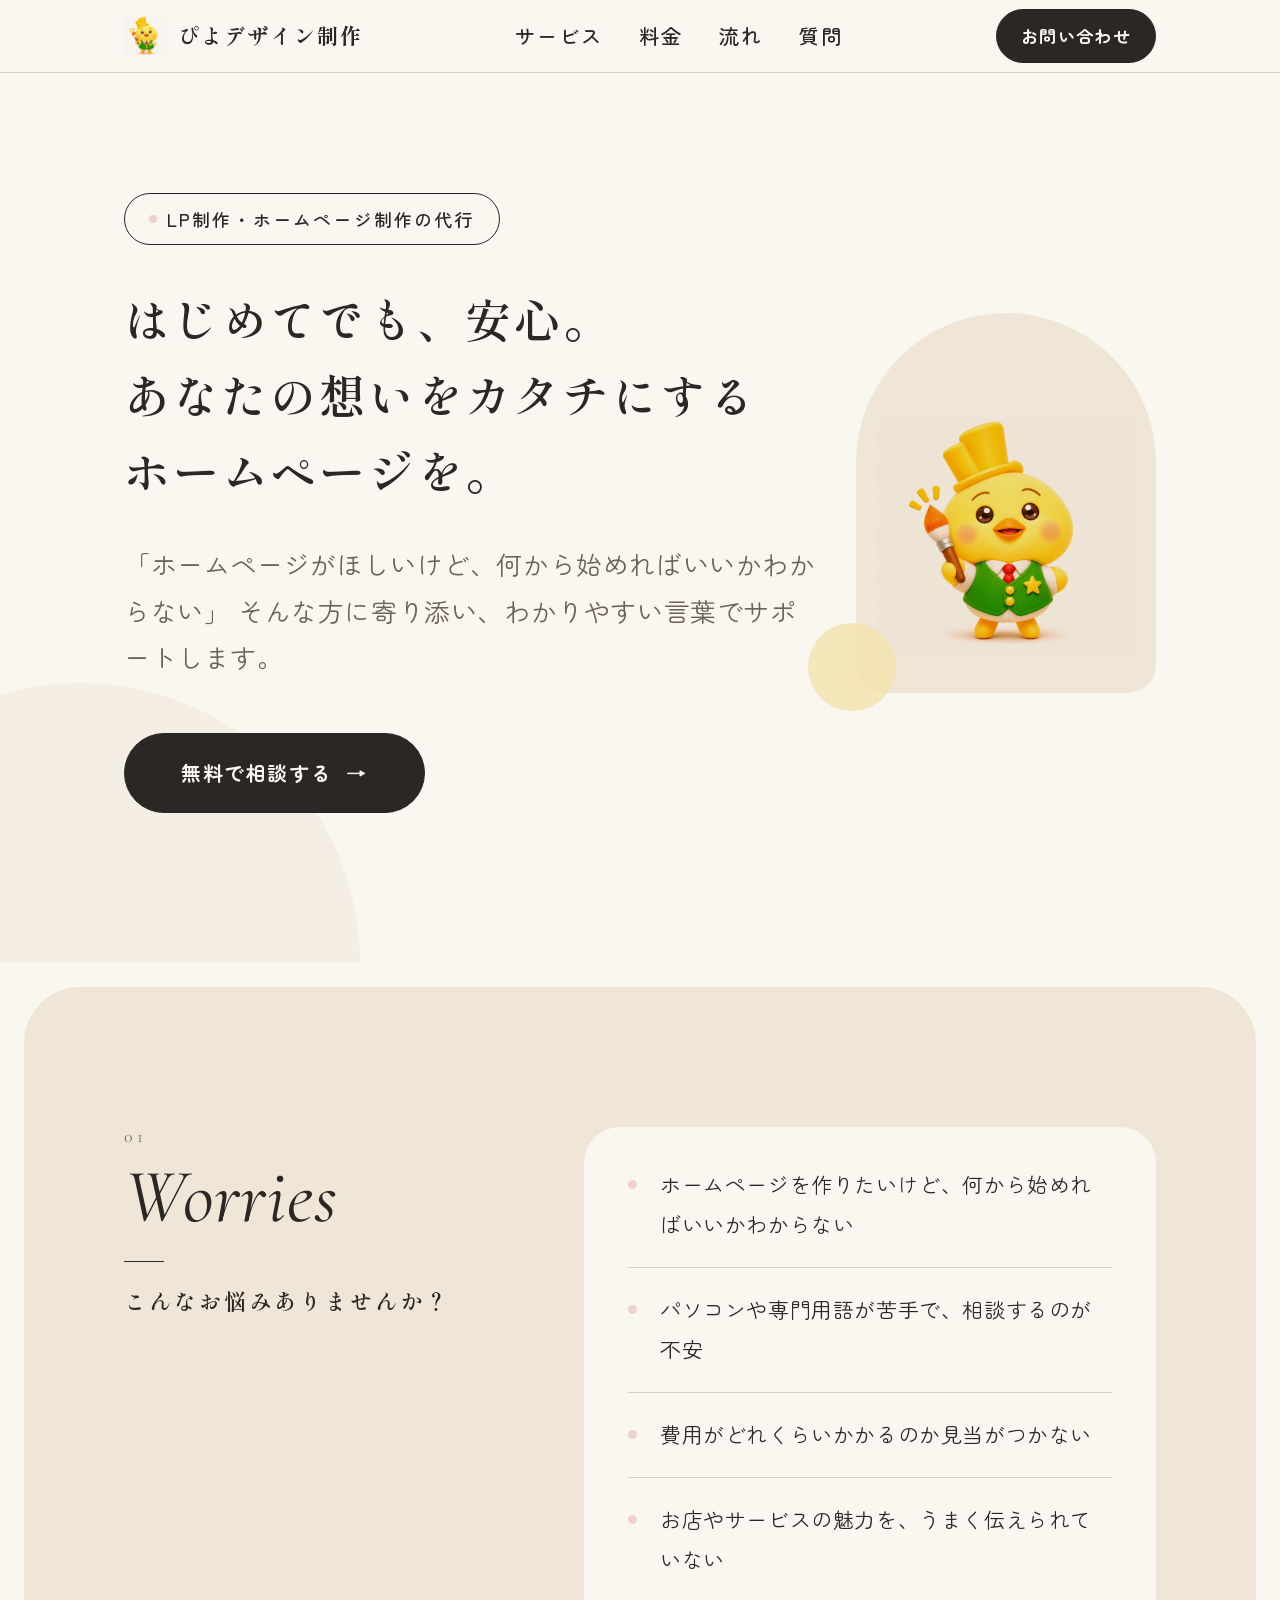
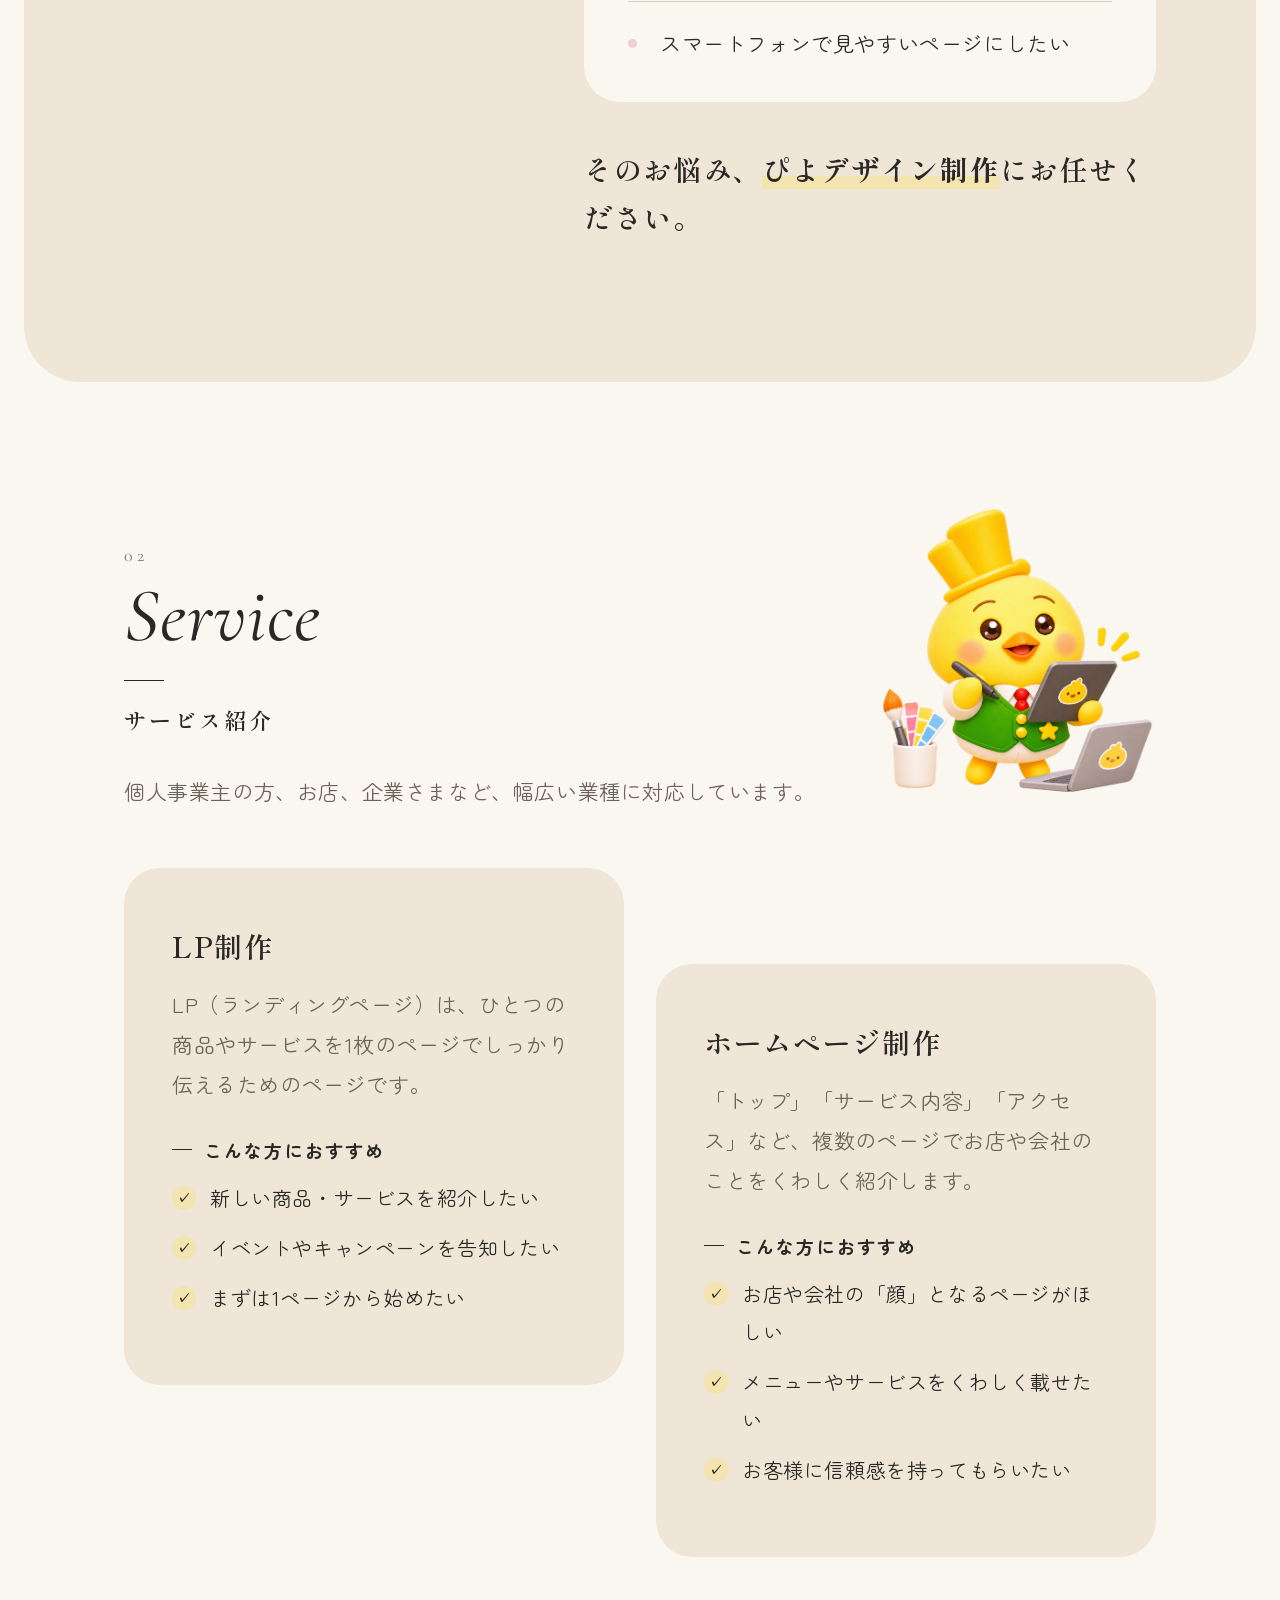
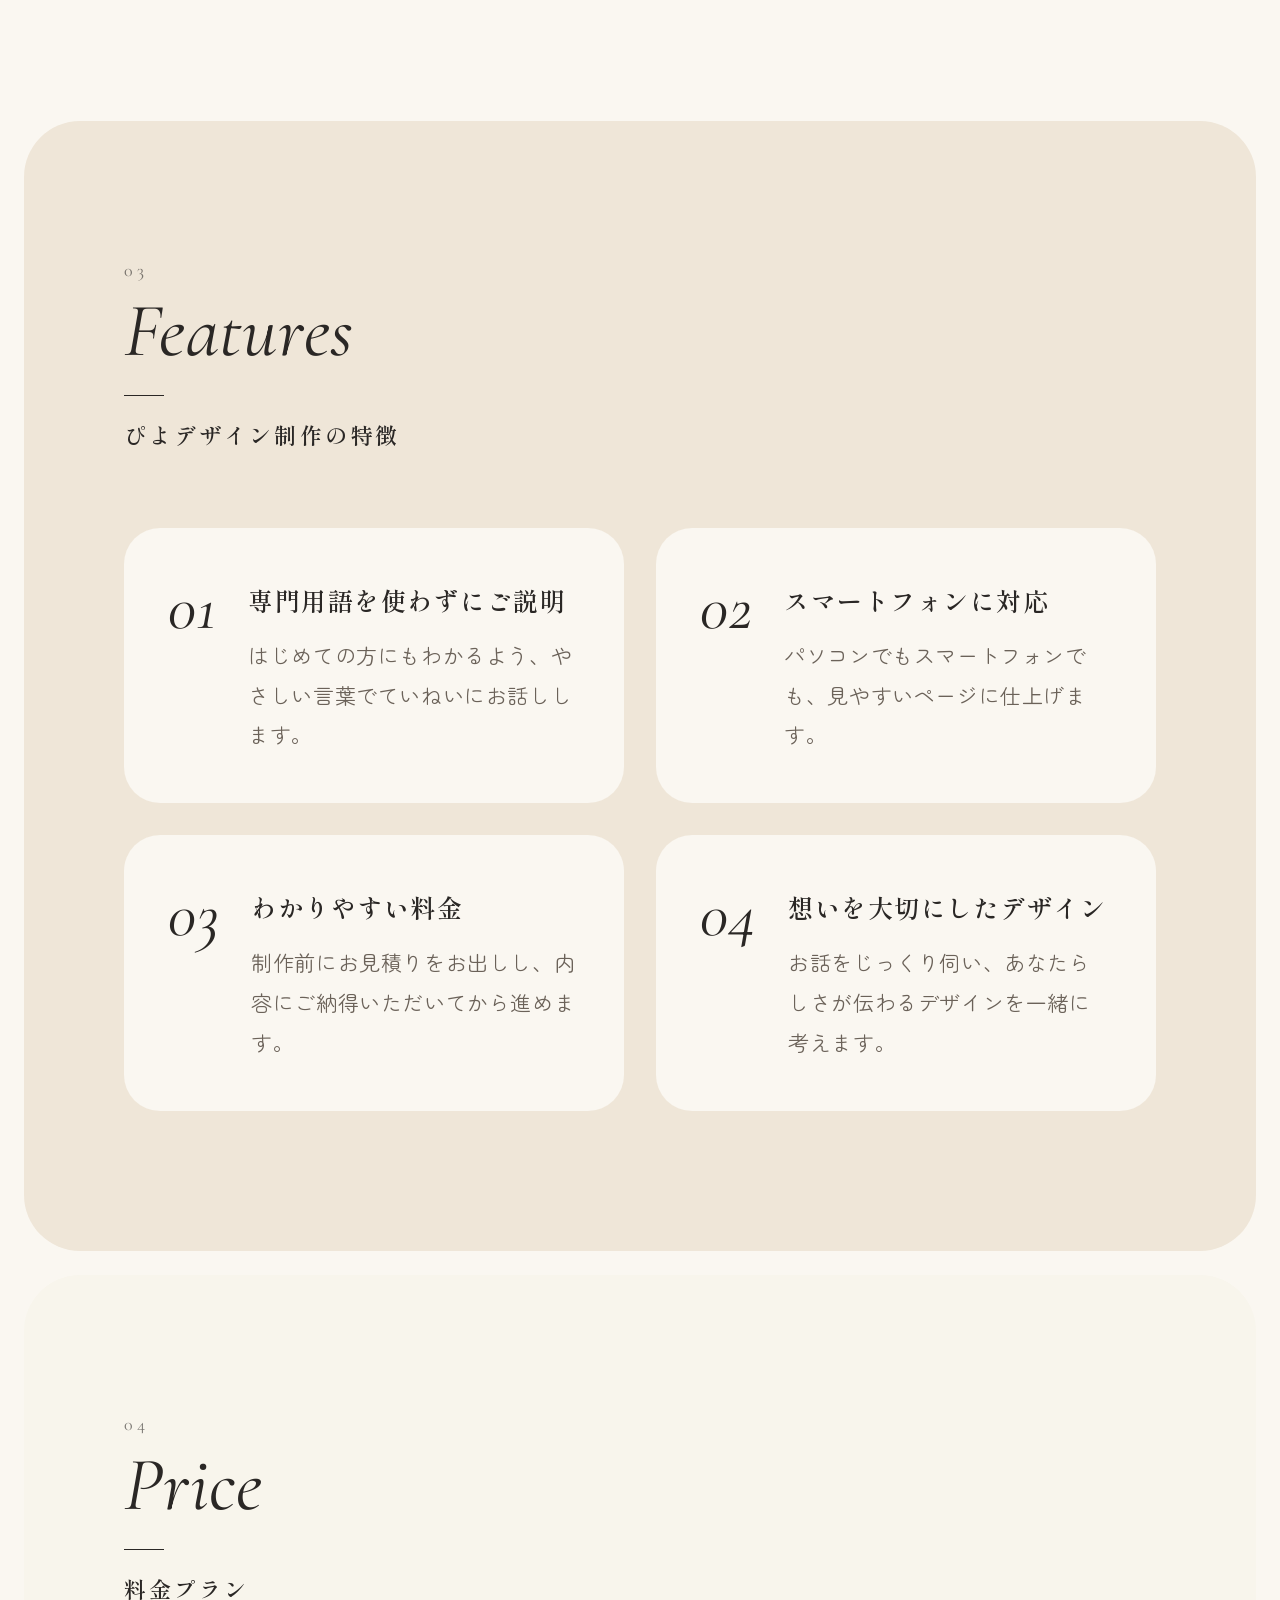
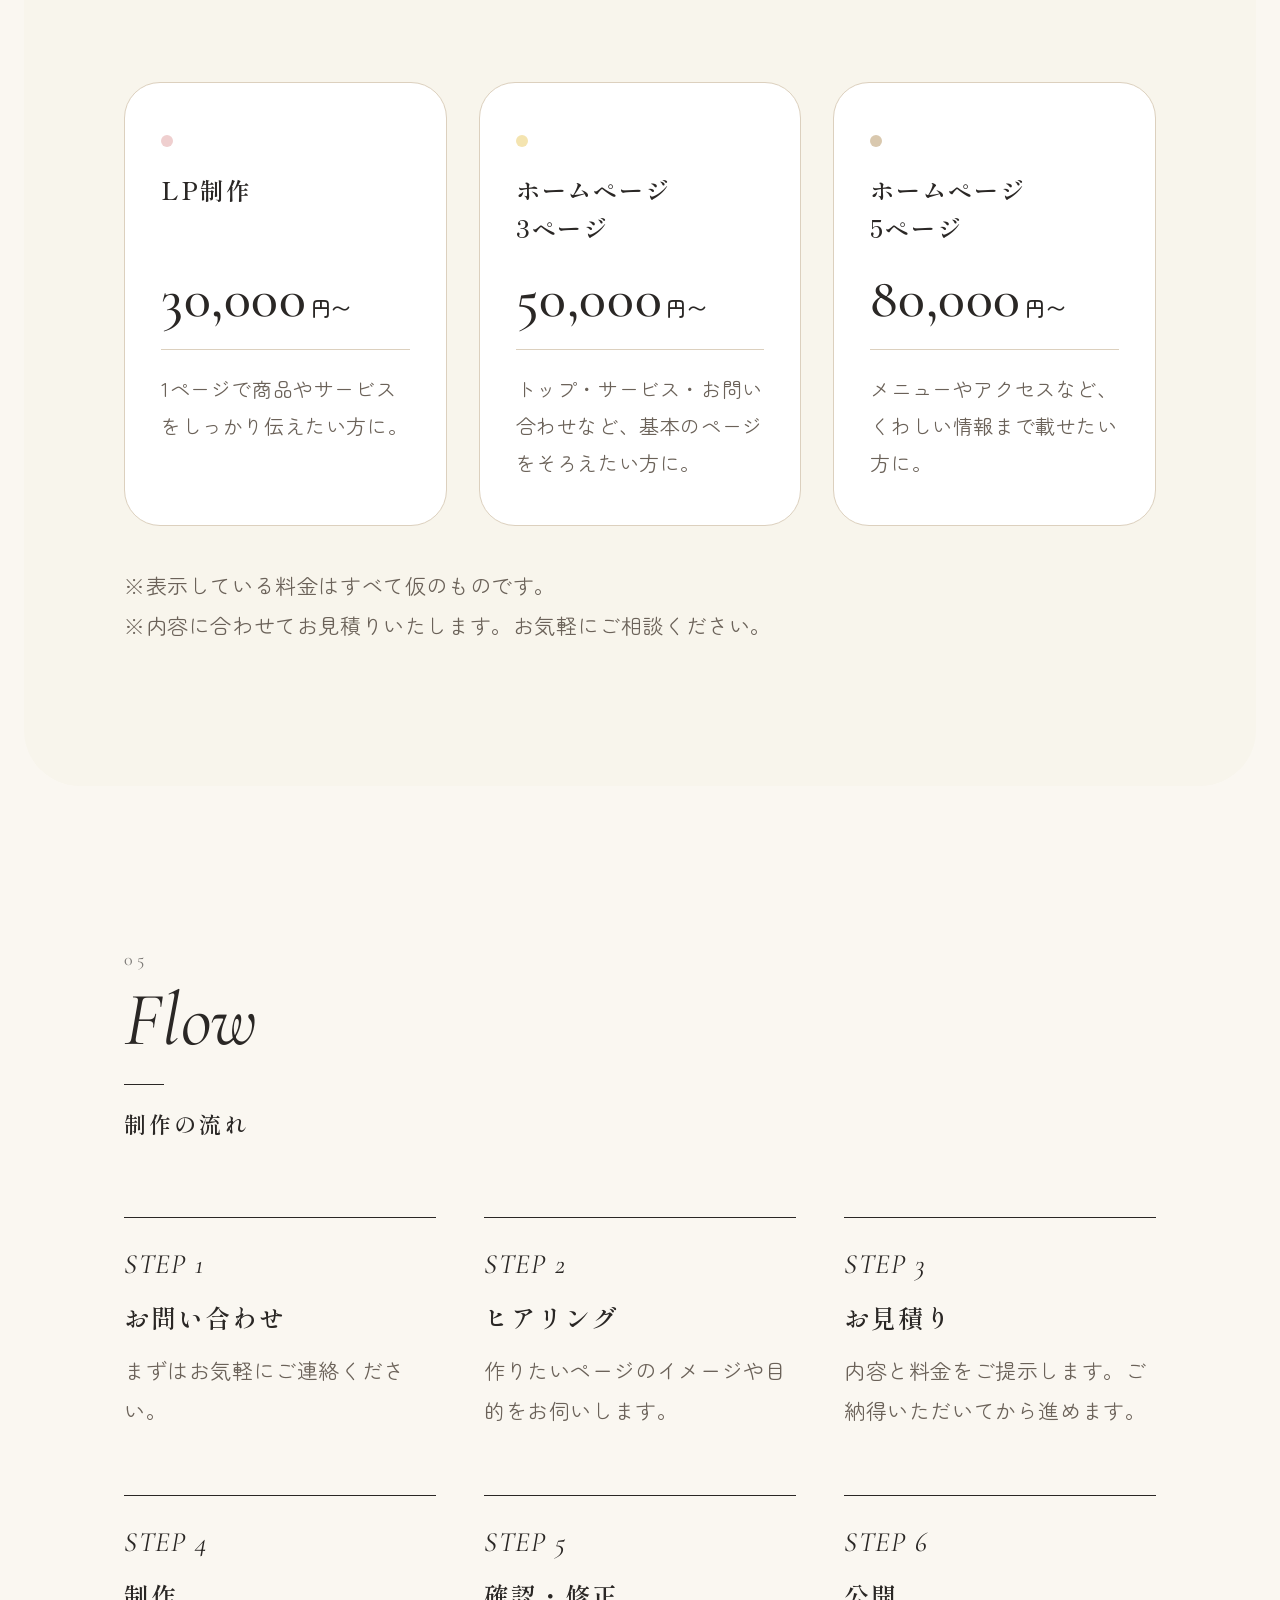
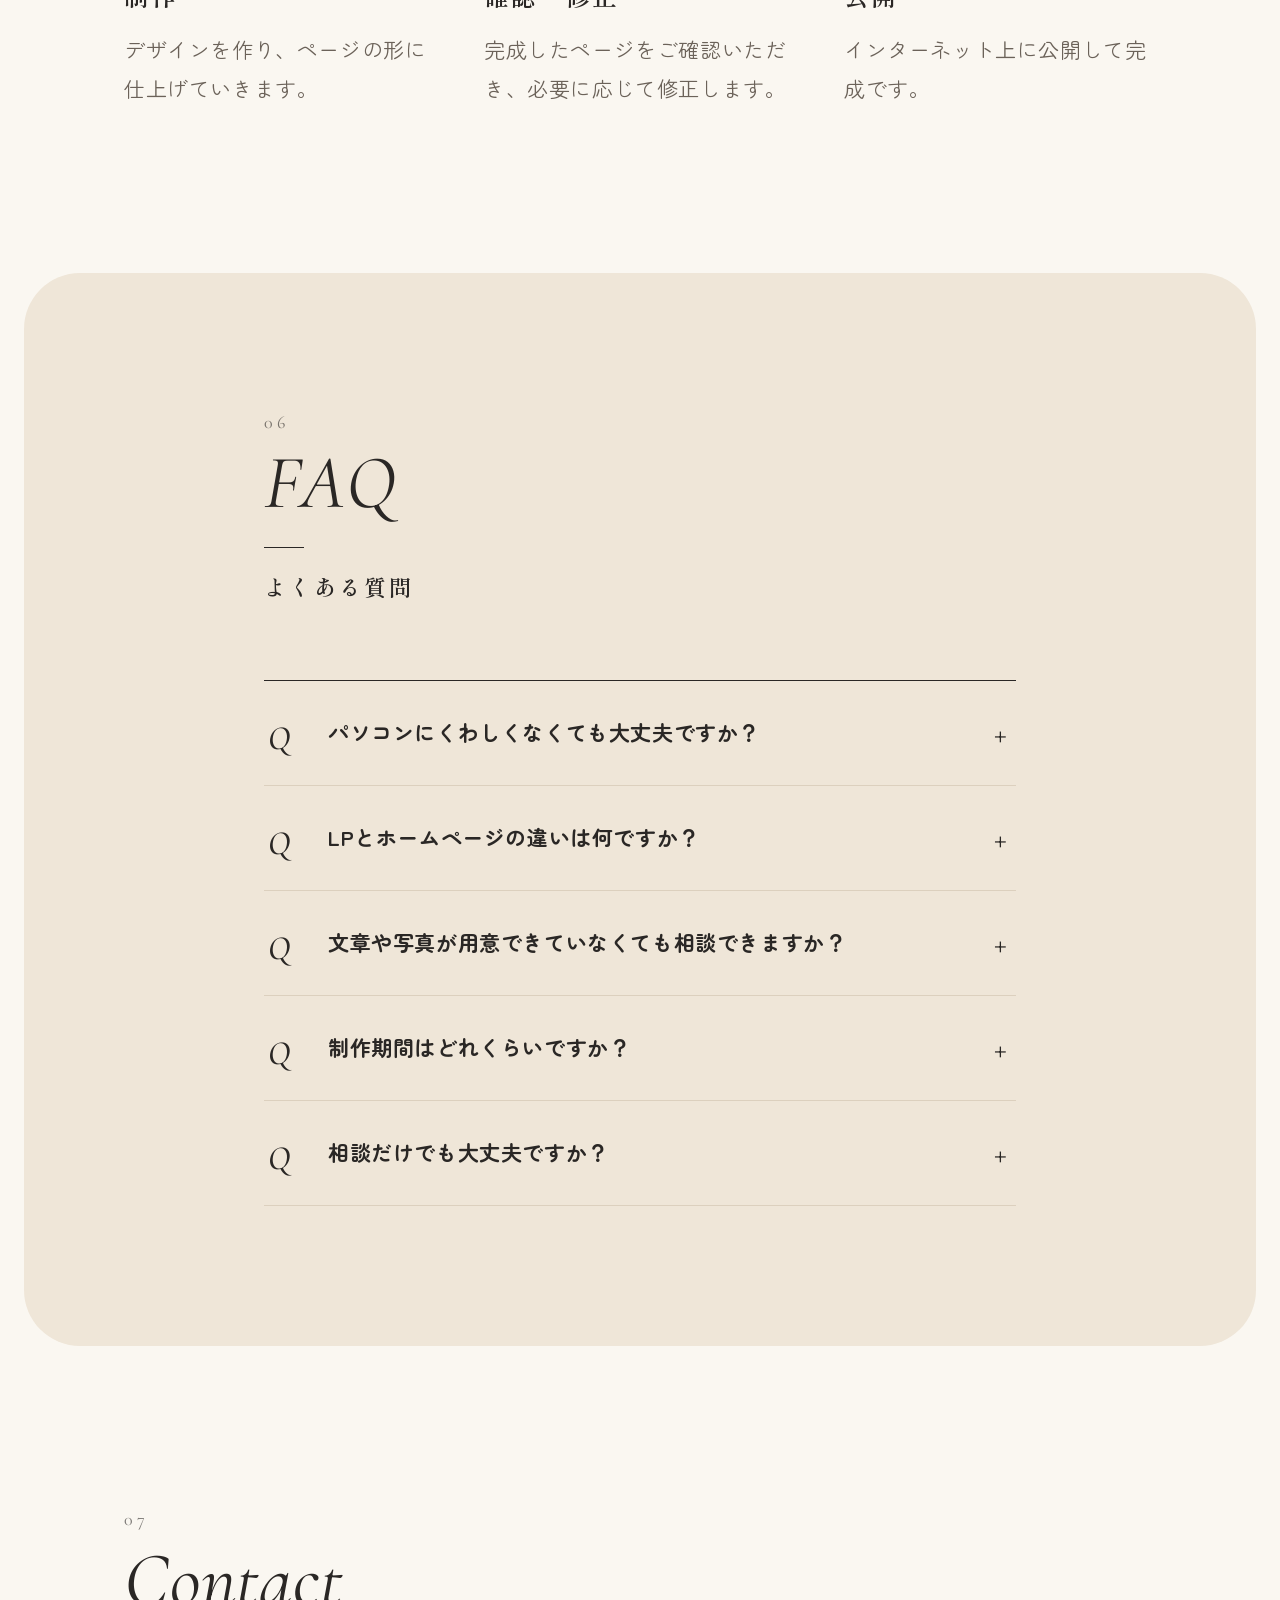
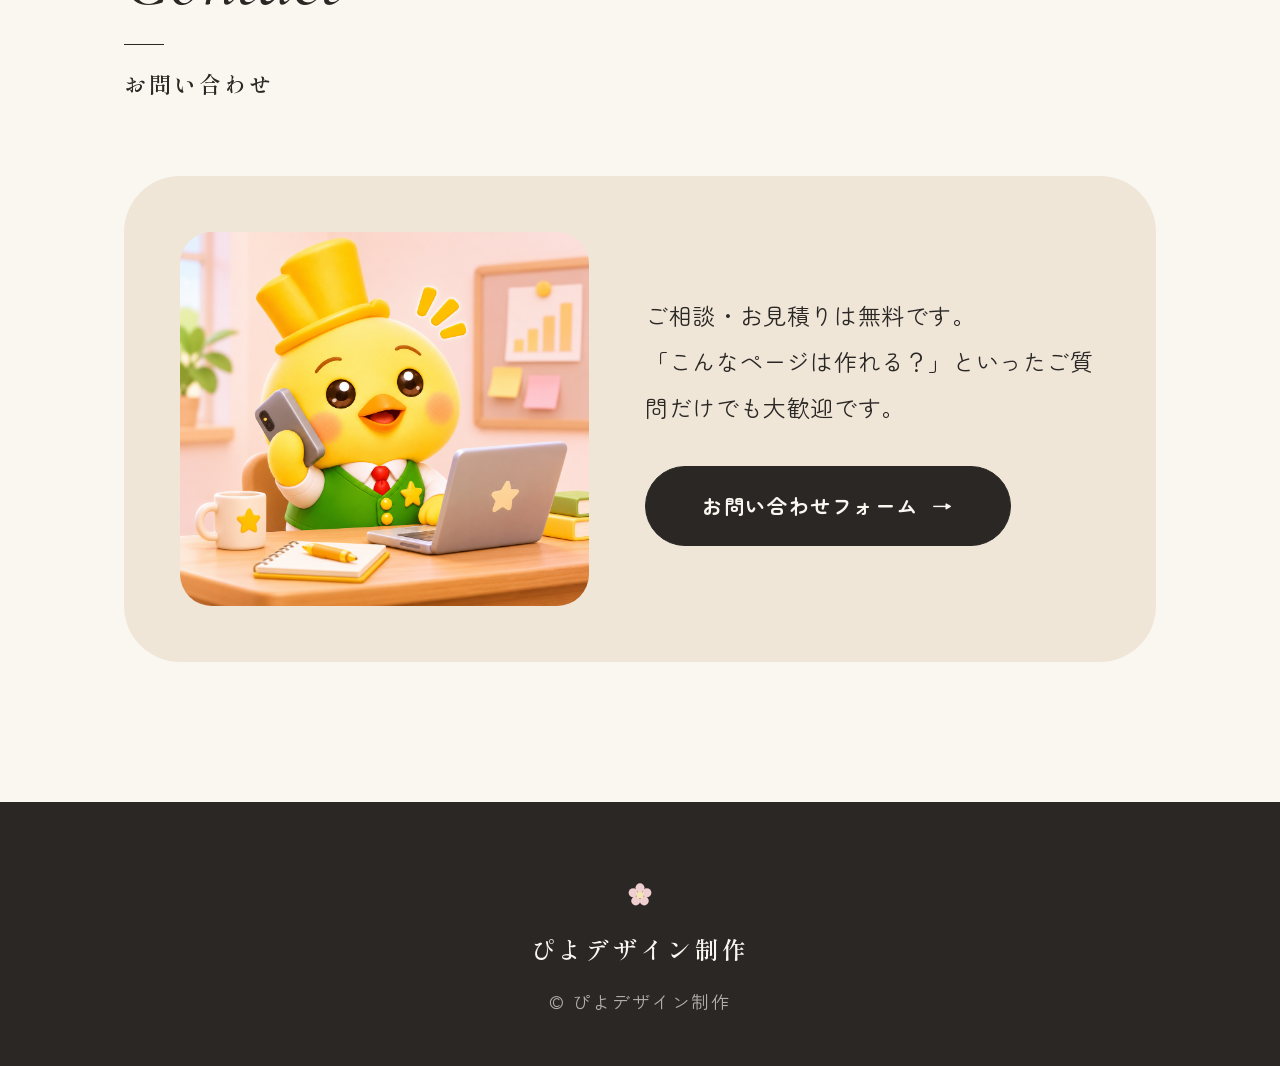
==== commit 4796b8c9: "トップページの「お問い合わせフォームは準備中」の案内を削除 お問い合わせフォームが使える状態になったため、古い案内文を削除。  Co-Authored-By: Claude Opus 5.5 <nor" ====
--- a/index.html
+++ b/index.html
@@ -275,7 +275,6 @@
           </p>
           <!-- お問い合わせフォームのページ（contact.html）を開きます -->
           <a href="contact.html" class="btn btn-large">お問い合わせフォーム</a>
-          <p class="contact-note">※お問い合わせフォームは現在準備中です。</p>
         </div>
       </div>
     </section>
